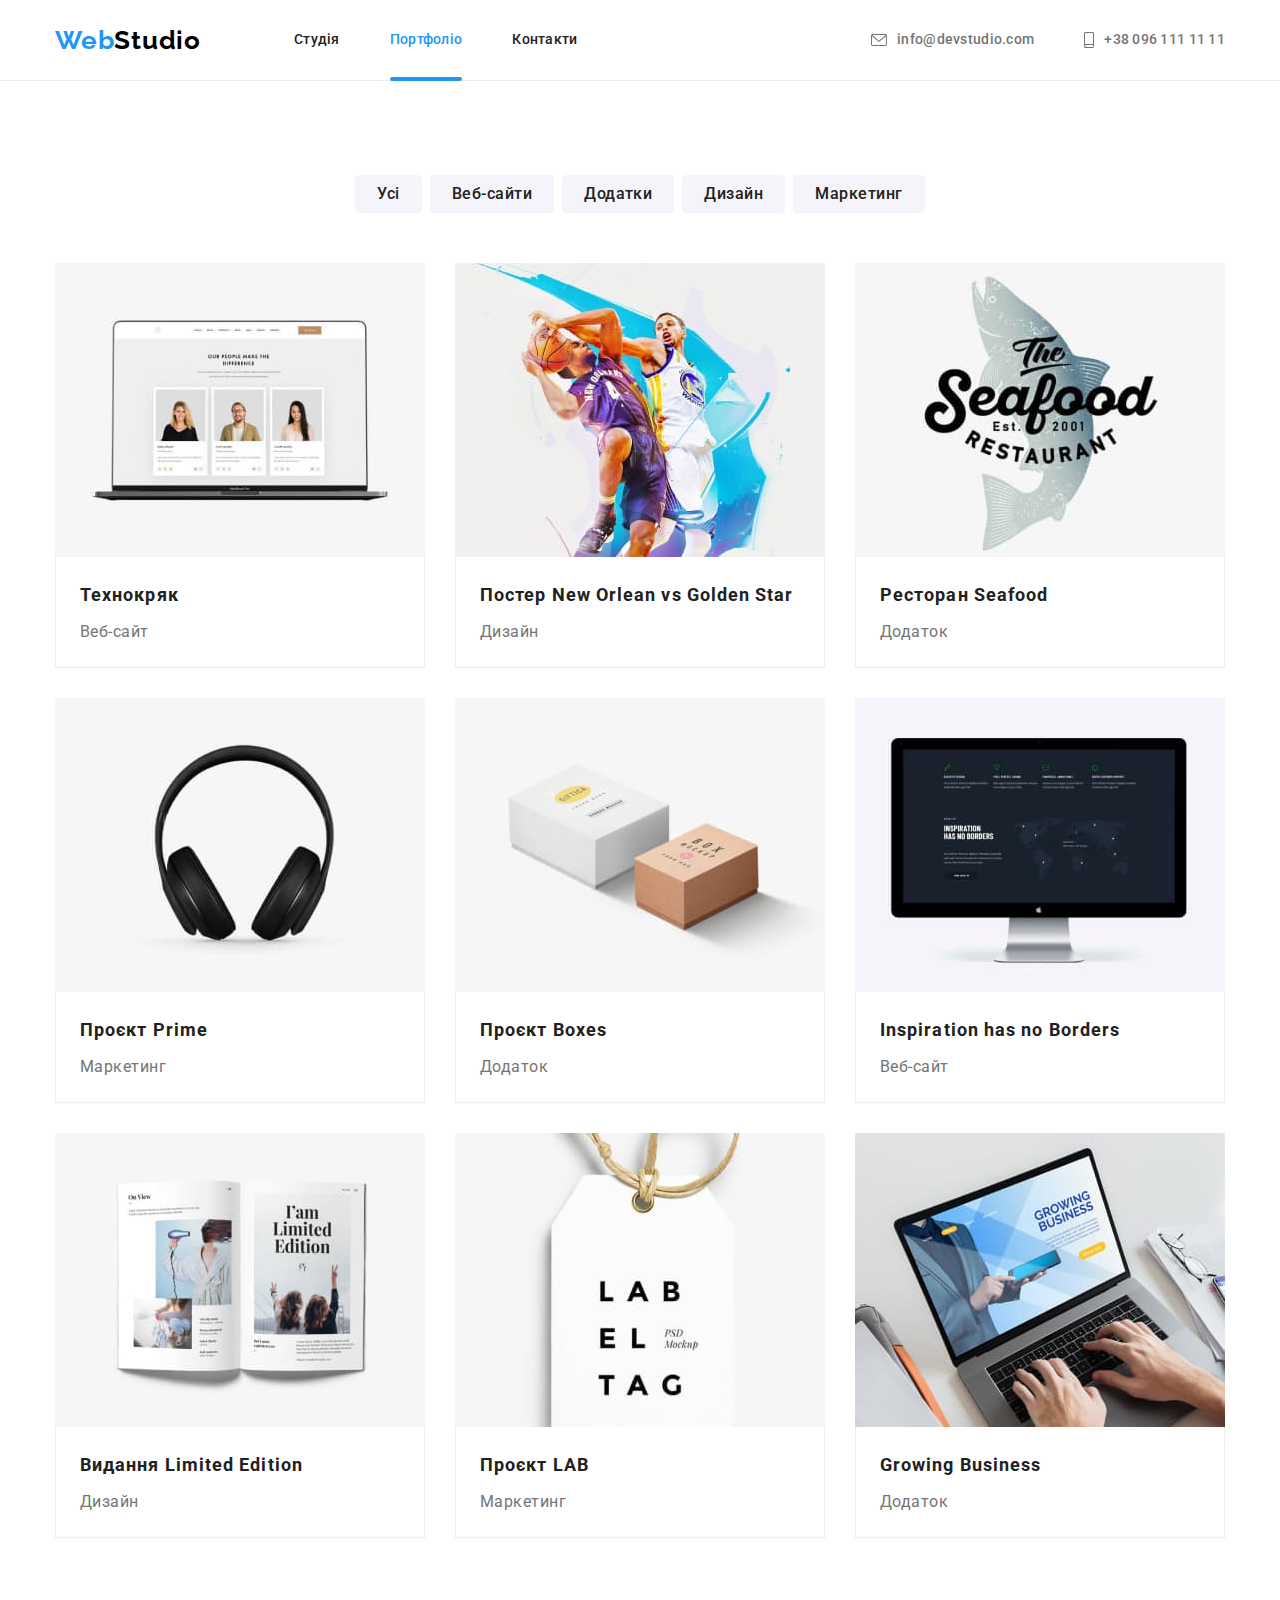
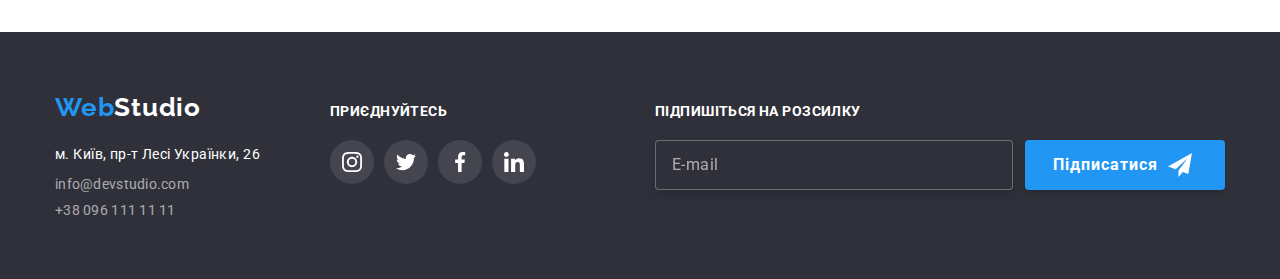
==== portfolio.html @ 2df7aeac "Створив репозиторій для виконання ДЗ #7" ====
<!DOCTYPE html>
<html lang="uk">
  <head>
    <meta charset="UTF-8" />
    <meta http-equiv="X-UA-Compatible" content="IE=edge" />
    <meta name="viewport" content="width=device-width, initial-scale=1.0" />
    <title>Студія</title>
    <link rel="preconnect" href="https://fonts.googleapis.com" />
    <link rel="preconnect" href="https://fonts.gstatic.com" crossorigin />
    <link
      href="https://fonts.googleapis.com/css2?family=Raleway:wght@700&family=Roboto:wght@400;500;700;900&display=swap"
      rel="stylesheet"
    />
    <link
      rel="stylesheet"
      href="https://cdnjs.cloudflare.com/ajax/libs/modern-normalize/1.1.0/modern-normalize.min.css"
    />
    <link rel="stylesheet" href="./css/styles.css" />
  </head>
  <body class="page">
    <header class="page-header">
      <div class="container">
        <div class="header-container">
          <nav class="header-nav">
            <a href="./index.html" class="logo link">Web<span class="logo-black">Studio</span></a>
            <ul class="site-nav list">
              <li class="site-nav-item">
                <a href="./index.html" class="site-nav-link">Студія</a>
              </li>
              <li class="site-nav-item">
                <a href="./portfolio.html" class="site-nav-link current">Портфоліо</a>
              </li>
              <li class="site-nav-item">
                <a href="" class="site-nav-link">Контакти</a>
              </li>
            </ul>
          </nav>
          <ul class="contact list">
            <li class="contact-item">
              <a href="mailto:info@devstudio.com" class="contact-link">
                <svg class="contact-icon" width="16px" height="12px">
                  <use href="./images/icons.svg#icon-envelope"></use>
                </svg>
                info@devstudio.com
              </a>
            </li>
            <li class="contact-item">
              <a href="tel:+380961111111" class="contact-link">
                <svg class="contact-icon" width="10px" height="16px">
                  <use href="./images/icons.svg#icon-smartphone"></use>
                </svg>
                +38 096 111 11 11</a
              >
            </li>
          </ul>
        </div>
      </div>
    </header>
    <main>
      <section class="section">
        <div class="container">
          <h1 class="visually-hidden">Портфоліо</h1>
          <ul class="list button-list">
            <li>
              <button class="button-item" type="button">Усі</button>
            </li>
            <li>
              <button class="button-item" type="button">Веб-сайти</button>
            </li>
            <li>
              <button class="button-item" type="button">Додатки</button>
            </li>
            <li>
              <button class="button-item" type="button">Дизайн</button>
            </li>
            <li>
              <button class="button-item" type="button">Маркетинг</button>
            </li>
          </ul>
          <ul class="list portfolio-list">
            <li class="portfolio-item">
              <a class="link portfolio-link" href="">
                <div class="card-thumb">
                  <img
                    src="./images/portfolio/tekhnokryak.jpg"
                    alt="Веб-сайт зображений на екрані ноутбука"
                    width="370"
                  />
                  <div class="card-overlay">
                    <p class="card-description">
                      Ресурс пропонує комплексні пропозиції з різним рівнем функціоналу та сервісів.
                      Все це дозволить відвідувачу отримати вичерпні відомості про компанію чи
                      приватну особу.
                    </p>
                  </div>
                </div>
                <div class="portfolio-content">
                  <h2 class="portfolio-title">Технокряк</h2>
                  <p class="portfolio-text">Веб-сайт</p>
                </div>
              </a>
            </li>
            <li class="portfolio-item">
              <a class="link portfolio-link" href="">
                <div class="card-thumb">
                  <img
                    src="./images/portfolio/poster.jpg"
                    alt="Два баскетболіста грають з м'ячем в баскетбол"
                    width="370"
                  />
                  <div class="card-overlay">
                    <p class="card-description">
                      Ресурс пропонує комплексні пропозиції з різним рівнем функціоналу та сервісів.
                      Все це дозволить відвідувачу отримати вичерпні відомості про компанію чи
                      приватну особу.
                    </p>
                  </div>
                </div>
                <div class="portfolio-content">
                  <h2 class="portfolio-title">Постер New Orlean vs Golden Star</h2>
                  <p class="portfolio-text">Дизайн</p>
                </div>
              </a>
            </li>
            <li class="portfolio-item">
              <a class="link portfolio-link" href="">
                <div class="card-thumb">
                  <img
                    src="./images/portfolio/seafood-restaurant.jpg"
                    alt="Логотип ресторану напис та риба на задньому фоні"
                    width="370"
                  />
                  <div class="card-overlay">
                    <p class="card-description">
                      Ресурс пропонує комплексні пропозиції з різним рівнем функціоналу та сервісів.
                      Все це дозволить відвідувачу отримати вичерпні відомості про компанію чи
                      приватну особу.
                    </p>
                  </div>
                </div>
                <div class="portfolio-content">
                  <h2 class="portfolio-title">Ресторан Seafood</h2>
                  <p class="portfolio-text">Додаток</p>
                </div>
              </a>
            </li>
            <li class="portfolio-item">
              <a class="link portfolio-link" href="">
                <div class="card-thumb">
                  <img
                    src="./images/portfolio/project-prime.jpg"
                    alt="Навушники зображені на світло-сірому фоні"
                    width="370"
                  />
                  <div class="card-overlay">
                    <p class="card-description">
                      Ресурс пропонує комплексні пропозиції з різним рівнем функціоналу та сервісів.
                      Все це дозволить відвідувачу отримати вичерпні відомості про компанію чи
                      приватну особу.
                    </p>
                  </div>
                </div>
                <div class="portfolio-content">
                  <h2 class="portfolio-title">Проєкт Prime</h2>
                  <p class="portfolio-text">Маркетинг</p>
                </div>
              </a>
            </li>
            <li class="portfolio-item">
              <a class="link portfolio-link" href="">
                <div class="card-thumb">
                  <img
                    src="./images/portfolio/project-boxes.jpg"
                    alt="Біла і бура кортобки з написами зображені на світло-сірому фоні"
                    width="370"
                  />
                  <div class="card-overlay">
                    <p class="card-description">
                      Ресурс пропонує комплексні пропозиції з різним рівнем функціоналу та сервісів.
                      Все це дозволить відвідувачу отримати вичерпні відомості про компанію чи
                      приватну особу.
                    </p>
                  </div>
                </div>
                <div class="portfolio-content">
                  <h2 class="portfolio-title">Проєкт Boxes</h2>
                  <p class="portfolio-text">Додаток</p>
                </div>
              </a>
            </li>
            <li class="portfolio-item">
              <a class="link portfolio-link" href="">
                <div class="card-thumb">
                  <img
                    src="./images/portfolio/inspiration-has-no-borders.jpg"
                    alt="На моніторі зображена карта світу і переваги проекту"
                    width="370"
                  />
                  <div class="card-overlay">
                    <p class="card-description">
                      Ресурс пропонує комплексні пропозиції з різним рівнем функціоналу та сервісів.
                      Все це дозволить відвідувачу отримати вичерпні відомості про компанію чи
                      приватну особу.
                    </p>
                  </div>
                </div>
                <div class="portfolio-content">
                  <h2 class="portfolio-title" lang="en">Inspiration has no Borders</h2>
                  <p class="portfolio-text">Веб-сайт</p>
                </div>
              </a>
            </li>
            <li class="portfolio-item">
              <a class="link portfolio-link" href="">
                <div class="card-thumb">
                  <img
                    src="./images/portfolio/limited-edition.jpg"
                    alt="Журнал в розгорнутому вигляді на світло-сірому фоні"
                    width="370"
                  />
                  <div class="card-overlay">
                    <p class="card-description">
                      Ресурс пропонує комплексні пропозиції з різним рівнем функціоналу та сервісів.
                      Все це дозволить відвідувачу отримати вичерпні відомості про компанію чи
                      приватну особу.
                    </p>
                  </div>
                </div>
                <div class="portfolio-content">
                  <h2 class="portfolio-title">Видання Limited Edition</h2>
                  <p class="portfolio-text">Дизайн</p>
                </div>
              </a>
            </li>
            <li class="portfolio-item">
              <a class="link portfolio-link" href="">
                <div class="card-thumb">
                  <img
                    src="./images/portfolio/project-lab.jpg"
                    alt="Бірка з написом зображена сірому фоні"
                    width="370"
                  />
                  <div class="card-overlay">
                    <p class="card-description">
                      Ресурс пропонує комплексні пропозиції з різним рівнем функціоналу та сервісів.
                      Все це дозволить відвідувачу отримати вичерпні відомості про компанію чи
                      приватну особу.
                    </p>
                  </div>
                </div>
                <div class="portfolio-content">
                  <h2 class="portfolio-title">Проєкт LAB</h2>
                  <p class="portfolio-text">Маркетинг</p>
                </div>
              </a>
            </li>
            <li class="portfolio-item">
              <a class="link portfolio-link" href="">
                <div class="card-thumb">
                  <img
                    src="./images/portfolio/growing-business.jpg"
                    alt="Веб-сайт на екрані ноутбука і руки на клавіатурі"
                    width="370"
                  />
                  <div class="card-overlay">
                    <p class="card-description">
                      Ресурс пропонує комплексні пропозиції з різним рівнем функціоналу та сервісів.
                      Все це дозволить відвідувачу отримати вичерпні відомості про компанію чи
                      приватну особу.
                    </p>
                  </div>
                </div>
                <div class="portfolio-content">
                  <h2 class="portfolio-title" lang="en">Growing Business</h2>
                  <p class="portfolio-text">Додаток</p>
                </div>
              </a>
            </li>
          </ul>
        </div>
      </section>
    </main>
    <footer class="footer">
      <div class="container footer-container">
        <div class="footer-contact">
          <a href="./index.html" class="logo link logo-footer"
            >Web<span class="logo-white">Studio</span></a
          >
          <address>
            <ul class="list-address">
              <li class="list-address-item">
                <a
                  href="https://bit.ly/3xHQmJ1"
                  target="_blank"
                  rel="noopener noreferrer nofollow"
                  class="address-link"
                  >м. Київ, пр-т Лесі Українки, 26</a
                >
              </li>
              <li class="list-address-item">
                <a href="mailto:info@devstudio.com" class="contact-link-footer"
                  >info@devstudio.com</a
                >
              </li>
              <li class="list-address-item">
                <a href="tel:+380961111111" class="contact-link-footer">+38 096 111 11 11</a>
              </li>
            </ul>
          </address>
        </div>
        <div class="footer-social">
          <p class="footer-header">Приєднуйтесь</p>
          <ul class="list footer-social-list">
            <li class="footer-social-item">
              <a class="link footer-social-link" href=""
                ><svg width="20" height="20">
                  <use href="./images/icons.svg#icon-instagram"></use>
                </svg>
              </a>
            </li>
            <li class="footer-social-item">
              <a class="link footer-social-link" href="">
                <svg width="20" height="20">
                  <use href="./images/icons.svg#icon-twitter"></use>
                </svg>
              </a>
            </li>
            <li class="footer-social-item">
              <a class="link footer-social-link" href="">
                <svg width="20" height="20">
                  <use href="./images/icons.svg#icon-facebook"></use>
                </svg>
              </a>
            </li>
            <li class="footer-social-item">
              <a class="link footer-social-link" href="">
                <svg width="20" height="20">
                  <use href="./images/icons.svg#icon-linkedin"></use>
                </svg>
              </a>
            </li>
          </ul>
        </div>
        <div class="footer-form">
          <p class="footer-form-header">Підпишіться на розсилку</p>
          <form class="footer-form-mail" name="footer-form">
            <input
              class="footer-form-input"
              id="email-name"
              type="email"
              name="email-name"
              placeholder="E-mail"
            />
            <button class="footer-form-button" type="submit">
              Підписатися
              <svg class="icon-footer-form-button" width="24" height="24">
                <use href="./images/icons.svg#icon-send"></use>
              </svg>
            </button>
          </form>
        </div>
      </div>
    </footer>
  </body>
</html>
---- css/styles.css ----
:root {
  --primary-background-color: #2f303a;
  --secondary-background-color: #f5f4fa;
  --primary-text-color: #757575;
  --title-text-color: #212121;
  --focus-color: #2196f3;
  --primary-white-color: #ffffff;
  --primary-black-color: #000000;
  --translucent-black-color: rgba(255, 255, 255, 0.6);
  --primary-svg-color: #afb1b8;
  --input-border: rgba(33, 33, 33, 0.2);
  --shadow-button-primary: 0px 4px 4px rgba(0, 0, 0, 0.15);
  --button-form-color-hover: #188ce8;
}
.page {
  background-color: var(--primary-white-color);
  color: var(--primary-text-color);
  font-family: 'Roboto', 'Times New Roman', sans-serif;
  font-size: 14px;
}
.list {
  list-style: none;
}
.link {
  text-decoration: none;
}
h1,
h2,
h3,
h4,
h5,
h6,
p,
ul {
  padding: 0;
  margin: 0;
}
img {
  display: block;
  max-width: 100%;
  height: auto;
}
.container {
  max-width: 1200px;
  padding: 0 15px;
  margin-left: auto;
  margin-right: auto;
}
.section {
  padding: 94px 0;
}
/* logo */
.logo {
  color: var(--focus-color);
  font-family: 'Raleway';
  font-weight: 700;
  font-size: 26px;
  line-height: 1.19;
  letter-spacing: 0.03em;
}
.logo-black {
  color: var(--primary-black-color);
}
.logo-white {
  color: var(--primary-white-color);
}
/* end Logo */
/* header */
.page-header {
  border-bottom: 1px solid #ececec;
}
.header-container {
  display: flex;
  justify-content: space-between;
  align-items: center;
}
.header-nav {
  display: flex;
  align-items: center;
  gap: 93px;
}
.site-nav {
  display: flex;
  gap: 50px;
}
.site-nav-link {
  position: relative;
  display: block;
  padding: 32px 0;

  color: var(--title-text-color);
  font-weight: 500;
  line-height: 1.14;
  letter-spacing: 0.02em;
  text-decoration: none;
  transition-property: color;
  transition-duration: 250ms;
  transition-timing-function: cubic-bezier(0.4, 0, 0.2, 1);
}
.site-nav-link:hover,
.site-nav-link:focus {
  color: var(--focus-color);
}
.site-nav-link.current {
  color: var(--focus-color);
}
.current::after {
  position: absolute;
  width: 100%;
  height: 4px;
  left: 0;
  bottom: -1px;
  background-color: currentColor;
  border-radius: 2px;
  content: '';
}
.contact {
  display: flex;
  align-items: center;
  gap: 50px;
}
.contact-link {
  display: flex;
  gap: 10px;
  padding: 32px 0;
  align-items: center;

  color: var(--primary-text-color);
  font-weight: 500;
  line-height: 1.14;
  letter-spacing: 0.02em;
  text-decoration: none;

  transition-property: color;
  transition-duration: 250ms;
  transition-timing-function: cubic-bezier(0.4, 0, 0.2, 1);
}
.contact-icon {
  fill: currentColor;
}
.contact-link:hover,
.contact-link:focus {
  color: var(--focus-color);
}
/* end header */
/* styles index.html */
.section-hero {
  background-color: var(--primary-background-color);
  margin-left: auto;
  margin-right: auto;
  padding: 200px 0;
  max-width: 1600px;
  text-align: center;
  background-image: linear-gradient(rgba(47, 48, 58, 0.4), rgba(47, 48, 58, 0.4)),
    url(../images/img-hero.jpg);
  background-repeat: no-repeat;
  background-position: center;
}
.hero-title {
  max-width: 696px;
  margin-left: auto;
  margin-right: auto;
  margin-bottom: 30px;

  color: var(--primary-white-color);
  font-weight: 900;
  font-size: 44px;
  line-height: 1.36;
  letter-spacing: 0.06em;
  text-transform: uppercase;
}
.button-primary {
  padding: 10px 32px;
  margin: 0 auto;

  color: var(--primary-white-color);
  font-family: inherit;
  font-weight: 700;
  font-size: 16px;
  line-height: 1.87;
  letter-spacing: 0.06em;
  background-color: var(--focus-color);
  cursor: pointer;
  border: 0;
  border-radius: 4px;

  transition-property: box-shadow;
  transition-duration: 250ms;
  transition-timing-function: cubic-bezier(0.4, 0, 0.2, 1);
}
.button-primary:hover,
.button-primary:focus {
  background-color: var(--focus-color);
  box-shadow: var(--shadow-button-primary);
  border-radius: 4px;
}
.preferecces-list {
  display: flex;
  flex-basis: calc((100% - 90px) / 4);
  gap: 30px;
}
.preferences-item-img {
  display: flex;
  align-items: center;
  justify-content: center;
  width: 270px;
  height: 120px;
  margin-bottom: 30px;
  background-color: var(--secondary-background-color);
  border-radius: 4px;
}
.preferences-title {
  margin-bottom: 10px;

  color: var(--title-text-color);
  font-weight: 700;
  font-size: 14px;
  line-height: 1.14;
  letter-spacing: 0.03em;
  text-transform: uppercase;
}
.preferences-text {
  line-height: 1.71;
  letter-spacing: 0.03em;
}
.section-work {
  padding-top: 0;
}
.work-header {
  margin-bottom: 50px;

  color: var(--title-text-color);
  font-weight: 700;
  font-size: 36px;
  line-height: 1.16;
  letter-spacing: 0.03em;
  text-align: center;
}
.list-work {
  display: flex;
  flex-basis: calc((100% - 60px) / 3);
  gap: 30px;
}
.work-item {
  position: relative;
}
.work-item-title {
  position: absolute;
  width: 100%;
  height: 70px;
  left: 0;
  bottom: 0;
  display: flex;
  align-items: center;
  justify-content: center;
  color: var(--primary-white-color);
  font-weight: 700;
  font-size: 14px;
  line-height: 1.14;
  letter-spacing: 0.03em;
  text-transform: uppercase;
  background-color: rgba(47, 48, 58, 0.8);
}

.section-team {
  background-color: var(--secondary-background-color);
}
.team-header {
  margin-bottom: 50px;

  color: var(--title-text-color);
  font-weight: 700;
  font-size: 36px;
  line-height: 1.16;
  letter-spacing: 0.03em;
  text-align: center;
}
.team-list {
  display: flex;
  flex-basis: calc((100% - 90px) / 4);
  gap: 30px;
}
.team-item {
  background-color: var(--primary-white-color);
  box-shadow: 0px 1px 3px rgba(0, 0, 0, 0.12), 0px 1px 1px rgba(0, 0, 0, 0.14),
    0px 2px 1px rgba(0, 0, 0, 0.2);
  border-radius: 0px 0px 4px 4px;
}
.team-content {
  padding: 30px 0;
  text-align: center;
}
.team-title {
  margin-bottom: 10px;

  color: var(--title-text-color);
  font-weight: 500;
  font-size: 16px;
  line-height: 1.18;
  letter-spacing: 0.03em;
}
.team-text {
  font-size: 16px;
  line-height: 1.18;
  letter-spacing: 0.03em;
}
.team-social-list {
  display: flex;
  align-items: center;
  justify-content: center;
  gap: 10px;
  margin-top: 16px;
}
.team-social-item {
  width: 44px;
  height: 44px;
}
.team-social-link {
  display: flex;
  align-items: center;
  justify-content: center;
  width: 100%;
  height: 100%;
  fill: var(--primary-svg-color);
  border-radius: 50%;
  transition-property: fill, background-color;
  transition-duration: 250ms;
  transition-timing-function: cubic-bezier(0.4, 0, 0.2, 1);
}
.team-social-link:hover,
.team-social-link:focus {
  fill: var(--primary-white-color);
  background-color: var(--focus-color);
}
.clients-header {
  margin-bottom: 50px;
  color: var(--title-text-color);
  font-weight: 700;
  font-size: 36px;
  line-height: 1.16;
  letter-spacing: 0.03em;
  text-align: center;
}
.list-clients {
  display: flex;
  align-items: center;
  justify-content: center;
  gap: 30px;
}
.item-clients {
  width: calc((100%-150) / 6);
  height: 92px;
}
.link-clients {
  display: flex;
  align-items: center;
  justify-content: center;
  width: 100%;
  height: 100%;
  fill: var(--primary-svg-color);
  border: 1px solid var(--primary-svg-color);
  border-radius: 4px;
  transition-property: fill, background-color, border;
  transition-duration: 250ms;
  transition-timing-function: cubic-bezier(0.4, 0, 0.2, 1);
}
.link-clients:hover,
.link-clients:focus {
  fill: var(--focus-color);
  border: 1px solid var(--focus-color);
  border-radius: 4px;
}
/* end styles index.html */
/* styles portfolio.html */
.button-list {
  display: flex;
  justify-content: center;
  gap: 8px;
  margin-bottom: 50px;
}
.button-item {
  padding: 6px 22px;

  color: var(--title-text-color);
  font-family: inherit;
  font-weight: 500;
  font-size: 16px;
  line-height: 1.62;
  letter-spacing: 0.03em;
  background-color: var(--secondary-background-color);
  cursor: pointer;
  border: 0;
  border-radius: 4px;
  transition-property: background-color, color, box-shadow;
  transition-duration: 250ms;
  transition-timing-function: cubic-bezier(0.4, 0, 0.2, 1);
}
.button-item:hover,
.button-item:focus {
  background-color: var(--focus-color);
  color: var(--primary-white-color);
  font-weight: 500;
  font-size: 16px;
  line-height: 1.62;
  letter-spacing: 0.03em;
  box-shadow: 0px 3px 1px rgba(0, 0, 0, 0.1), 0px 1px 2px rgba(0, 0, 0, 0.08),
    0px 2px 2px rgba(0, 0, 0, 0.12);
  border-radius: 4px;
}
.portfolio-list {
  display: flex;
  flex-wrap: wrap;
}

.portfolio-item {
  margin-right: 30px;
  margin-bottom: 30px;
}
.portfolio-item:nth-child(3n) {
  margin-right: 0;
}
.portfolio-item:nth-last-child(-n + 3) {
  margin-bottom: 0;
}
.portfolio-link {
  position: relative;
  transition-property: box-shadow;
  transition-duration: 250ms;
  transition-timing-function: cubic-bezier(0.4, 0, 0.2, 1);
}
.portfolio-link:hover,
.portfolio-link:focus {
  display: block;
  box-shadow: 0px 1px 1px rgba(0, 0, 0, 0.12), 0px 4px 4px rgba(0, 0, 0, 0.06),
    1px 4px 6px rgba(0, 0, 0, 0.16);
}
.card-thumb {
  position: relative;
  overflow: hidden;
}
.card-overlay {
  position: absolute;
  top: 0;
  left: 0;

  width: 100%;
  height: 100%;
  opacity: 0;
  transform: translateY(100%);
  background-color: rgba(33, 150, 243, 0.9);
  transition-property: transform, opacity;
  transition-duration: 250ms;
  transition-timing-function: cubic-bezier(0.4, 0, 0.2, 1);
}
.portfolio-link:hover .card-overlay,
.portfolio-link:focus .card-overlay {
  transform: translateY(0);
  opacity: 1;
}
.card-description {
  padding: 63px 24px;
  font-size: 18px;
  line-height: 1.56;
  letter-spacing: 0.03em;
  color: var(--primary-white-color);
}
.portfolio-content {
  padding: 20px 24px;
  border: 1px solid #eeeeee;
  border-top: none;
}
.portfolio-title {
  margin-bottom: 4px;

  color: var(--title-text-color);
  font-weight: 700;
  font-size: 18px;
  line-height: 2;
  letter-spacing: 0.06em;
}
.portfolio-text {
  color: var(--primary-text-color);
  font-size: 16px;
  line-height: 1.88;
  letter-spacing: 0.03em;
}
/* end styles portfolio.html */
/* footer */
.footer {
  background-color: var(--primary-background-color);
  padding: 60px 0;
}
.footer-container {
  display: flex;
  align-items: baseline;
}
.footer-contact {
  margin-right: 70px;
}
.list-address {
  font-style: normal;
  list-style: none;
}
.logo-footer {
  display: block;
  margin-bottom: 20px;
}
.address-link {
  color: var(--primary-white-color);
  line-height: 1.71;
  letter-spacing: 0.03em;
  text-decoration: none;
}
.list-address-item {
  margin-bottom: 9px;
}
.list-address-item:last-child {
  margin-bottom: 0;
}
.contact-link-footer {
  color: var(--translucent-black-color);
  line-height: 1.14;
  letter-spacing: 0.02em;
  text-decoration: none;
  transition-property: color;
  transition-duration: 250ms;
  transition-timing-function: cubic-bezier(0.4, 0, 0.2, 1);
}
.contact-link-footer:hover,
.contact-link-footer:focus {
  color: var(--focus-color);
}
.footer-social {
  margin-right: 93px;
  flex-grow: 1;
}
.footer-header {
  margin-bottom: 20px;

  font-weight: 700;
  font-size: 14px;
  line-height: 1.14;
  letter-spacing: 0.03em;
  text-transform: uppercase;
  color: var(--primary-white-color);
}
.footer-social-list {
  display: flex;
  align-items: center;
  gap: 10px;
}
.footer-social-item {
  width: 44px;
  height: 44px;
}
.footer-social-link {
  display: flex;
  align-items: center;
  justify-content: center;
  width: 100%;
  height: 100%;
  fill: var(--primary-white-color);
  background: rgba(255, 255, 255, 0.1);
  border-radius: 50%;
  transition-property: background-color;
  transition-duration: 250ms;
  transition-timing-function: cubic-bezier(0.4, 0, 0.2, 1);
}
.footer-social-link:hover,
.footer-social-link:focus {
  fill: var(--primary-white-color);
  background-color: var(--focus-color);
}
/* footer-form */
.footer-form-header {
  font-weight: 700;
  font-size: 14px;
  line-height: 1.14;
  letter-spacing: 0.03em;
  text-transform: uppercase;
  color: var(--primary-white-color);
  margin-bottom: 20px;
}
.footer-form-mail {
  display: flex;
  align-items: center;
  justify-content: flex-end;
  gap: 12px;
}
.footer-form-input {
  width: 358px;
  height: 50px;
  padding: 15px 16px;
  border: 1px solid rgba(255, 255, 255, 0.3);
  filter: drop-shadow(0px 4px 4px rgba(0, 0, 0, 0.15));
  border-radius: 4px;
  background-color: var(--primary-background-color);
  color: var(--primary-white-color);
}
.footer-form-input::placeholder {
  font-weight: 400;
  font-size: 16px;
  line-height: 1.25;
  letter-spacing: 0.03em;
  color: var(--translucent-black-color);
}
.footer-form-button {
  display: flex;
  align-items: center;
  gap: 10px;
  padding: 10px 28px;
  margin: 0 auto;
  width: 200px;
  height: 50px;

  box-shadow: 0px 4px 4px rgba(0, 0, 0, 0.15);
  background-color: var(--focus-color);
  cursor: pointer;
  border: 0;
  border-radius: 4px;
  color: var(--primary-white-color);
  font-family: inherit;
  font-weight: 700;
  font-size: 16px;
  line-height: 2.25;
  letter-spacing: 0.06em;
}
.icon-footer-form-button {
  fill: var(--primary-white-color);
}
/* end footer */
/* modal */
.backdrop {
  position: fixed;
  top: 0;
  left: 0;
  width: 100%;
  height: 100%;
  background-color: rgba(0, 0, 0, 0.2);
  transition-property: opacity, visibility;
  transition-duration: 250ms;
  transition-timing-function: cubic-bezier(0.4, 0, 0.2, 1);
}
.is-hidden {
  opacity: 0;
  visibility: hidden;
  pointer-events: none;
}
.modal {
  position: absolute;
  top: 50%;
  left: 50%;
  transform: translate(-50%, -50%);
  width: 528px;
  height: 581px;
  background-color: var(--primary-white-color);
  box-shadow: 0px 1px 3px rgba(0, 0, 0, 0.12), 0px 1px 1px rgba(0, 0, 0, 0.14),
    0px 2px 1px rgba(0, 0, 0, 0.2);
  border-radius: 4px;
  padding: 40px;
}
.button-close-style {
  position: absolute;
  top: 8px;
  right: 8px;
  width: 30px;
  height: 30px;
}
.button-close {
  display: flex;
  align-items: center;
  justify-content: center;
  padding: 0;
  width: 100%;
  height: 100%;
  background-color: var(--primary-white-color);
  border: 1px solid rgba(0, 0, 0, 0.1);
  border-radius: 50%;
  cursor: pointer;
  transition-property: fill;
  transition-duration: 250ms;
  transition-timing-function: cubic-bezier(0.4, 0, 0.2, 1);
}
.button-close:hover,
.button-close:focus {
  fill: var(--focus-color);
}
/* form-modal */
.header-contact-form {
  color: var(--title-text-color);
  font-weight: 700;
  font-size: 20px;
  line-height: 1.15;
  letter-spacing: 0.03em;
  text-align: center;
  margin-bottom: 12px;
}
.form-label {
  display: block;
  font-weight: 400;
  font-size: 12px;
  line-height: 1.16;
  letter-spacing: 0.01em;
  color: var(--primary-text-color);
  margin-bottom: 4px;
}
.form-control {
  position: relative;
  margin-bottom: 10px;
}
.form-input {
  width: 100%;
  height: 40px;
  border: 1px solid var(--input-border);
  border-radius: 4px;
  padding-left: 42px;
  outline: none;
  fill: var(--title-text-color);

  transition-property: border;
  transition-duration: 250ms;
  transition-timing-function: cubic-bezier(0.4, 0, 0.2, 1);
}
.form-input:focus {
  border-color: var(--focus-color);
}
.form-icon {
  position: absolute;
  top: 50%;
  left: 12px;
  transform: translateY(-50%);
  fill: var(--title-text-color);

  transition-property: fill;
  transition-duration: 250ms;
  transition-timing-function: cubic-bezier(0.4, 0, 0.2, 1);
}
.form-control:focus-within .form-icon {
  fill: var(--focus-color);
}
.form-textarea {
  display: block;
  width: 100%;
  height: 120px;
  padding: 12px 16px;
  border: 1px solid var(--input-border);
  border-radius: 4px;
  margin-bottom: 20px;
  outline: none;
  font-size: 12px;
  resize: none;
  transition-property: border;
  transition-duration: 250ms;
  transition-timing-function: cubic-bezier(0.4, 0, 0.2, 1);
}
.form-textarea::placeholder {
  font-weight: 400;
  font-size: 12px;
  line-height: 1.16;
  letter-spacing: 0.01em;
  color: rgba(117, 117, 117, 0.5);
}
.form-textarea:focus {
  border-color: var(--focus-color);
}
.visually-hidden {
  position: absolute;
  white-space: nowrap;
  width: 1px;
  height: 1px;
  overflow: hidden;
  border: 0;
  padding: 0;
  clip: rect(0 0 0 0);
  clip-path: inset(50%);
  margin: -1px;
}
.checkbox-label {
  display: flex;
  justify-content: center;
  align-items: center;
  gap: 7px;
  margin-bottom: 30px;
  font-weight: 400;
  font-size: 14px;
  line-height: 1.71;
  letter-spacing: 0.03em;
  color: var(--primary-text-color);
  fill: var(--primary-white-color);
}
.checkbox-label-link {
  color: var(--focus-color);
  text-decoration: underline;
}
.checkbox-icon {
  border: 2px solid var(--title-text-color);
  border-radius: 2px;
  transition-property: border, background-color;
  transition-duration: 250ms;
  transition-timing-function: cubic-bezier(0.4, 0, 0.2, 1);
}
.checkbox-input:checked ~ .checkbox-icon {
  background-color: var(--focus-color);
  border: none;
}
.form-button {
  display: block;
  padding: 10px 52px;
  margin: 0 auto;
  color: var(--primary-white-color);
  font-family: inherit;
  font-weight: 700;
  font-size: 16px;
  line-height: 1.87;
  letter-spacing: 0.06em;
  background-color: var(--focus-color);
  cursor: pointer;
  border: 0;
  border-radius: 4px;
  box-shadow: var(--shadow-button-primary);
  transition-property: background-color;
  transition-duration: 250ms;
  transition-timing-function: cubic-bezier(0.4, 0, 0.2, 1);
}
.form-button:hover,
.form-button:focus {
  background-color: var(--button-form-color-hover);
}
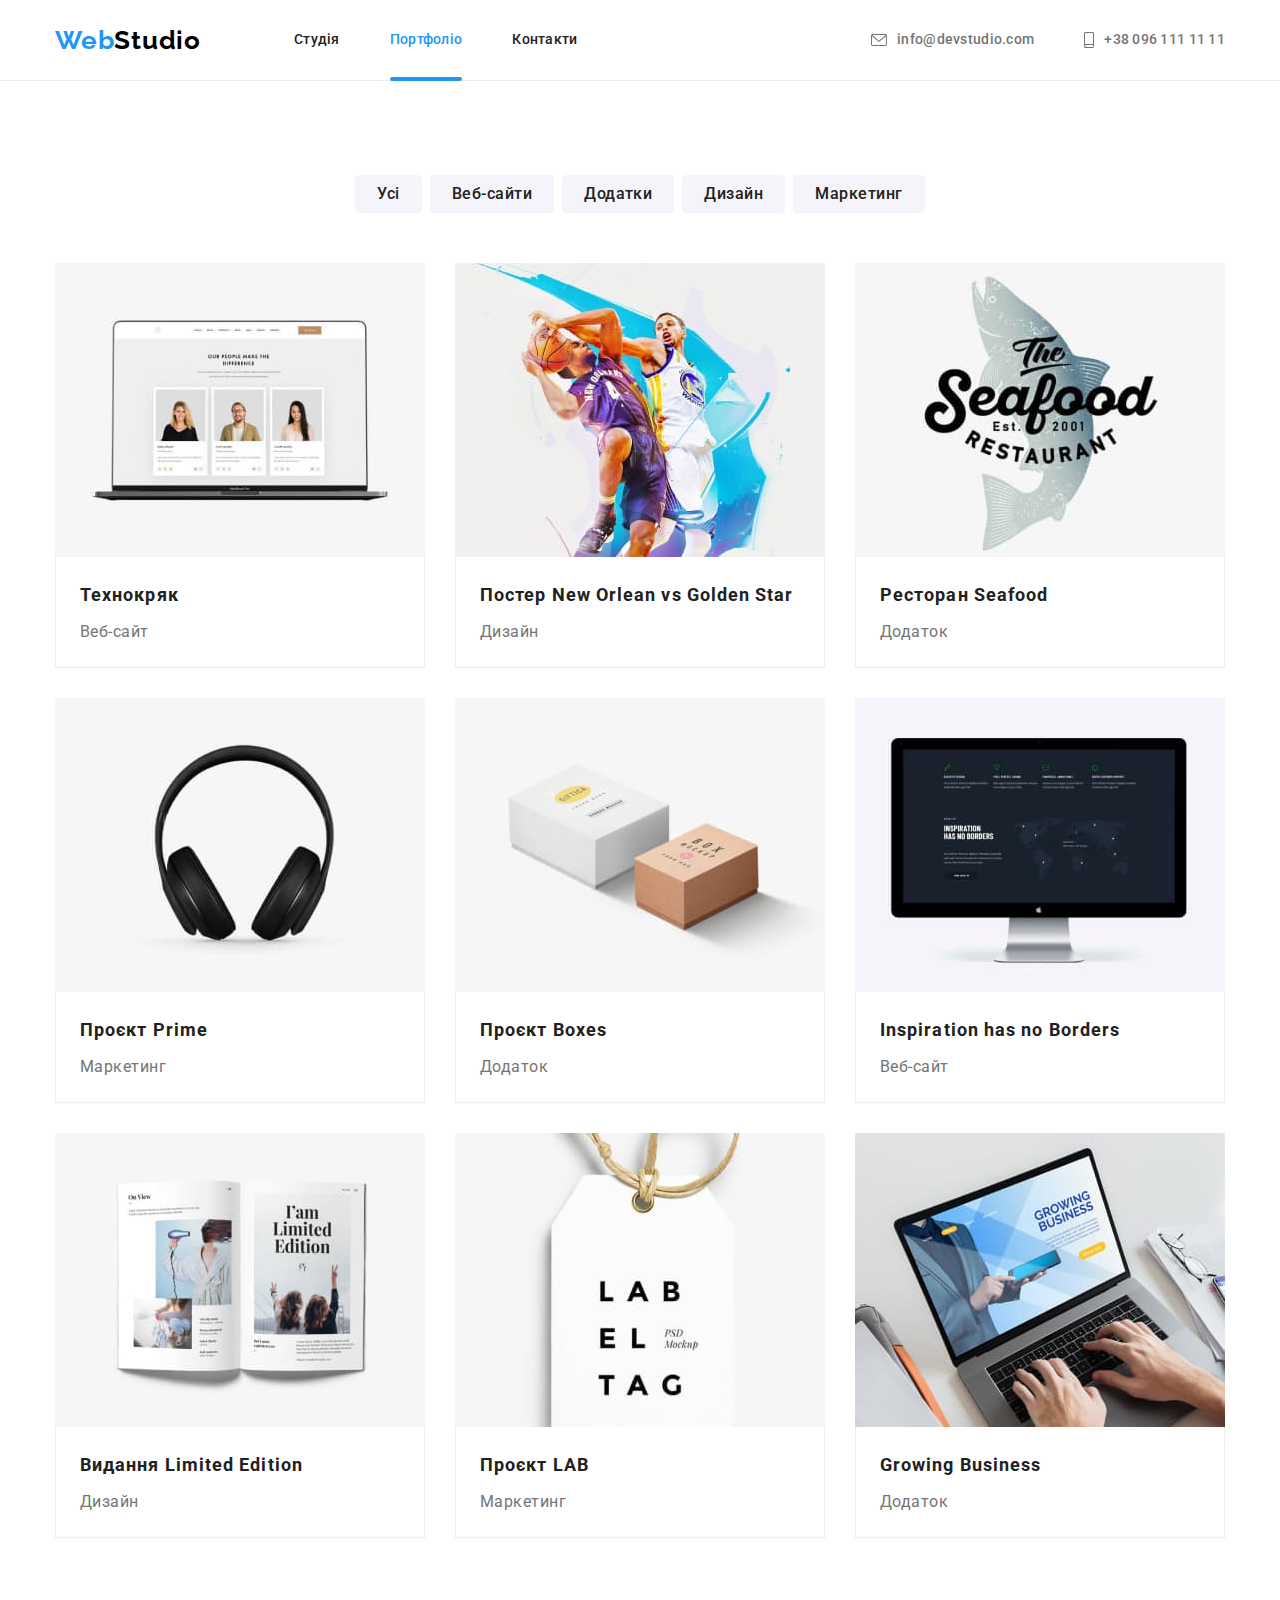
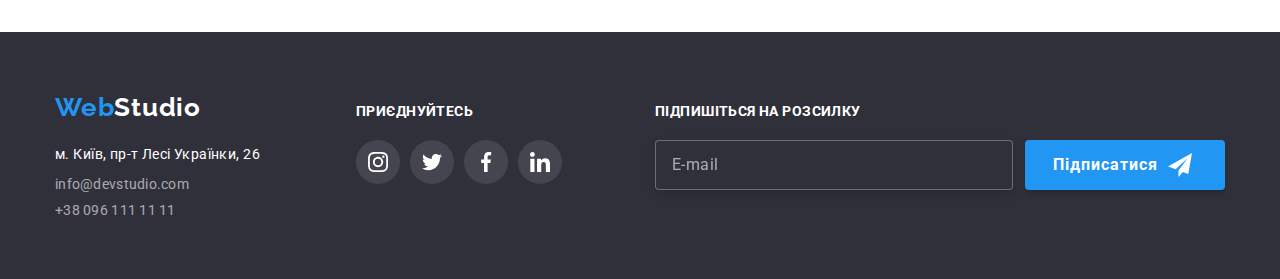
==== commit bffaf6e0: "Класи і блоки за методологією BEM" ====
--- a/portfolio.html
+++ b/portfolio.html
@@ -16,37 +16,40 @@
       href="https://cdnjs.cloudflare.com/ajax/libs/modern-normalize/1.1.0/modern-normalize.min.css"
     />
     <link rel="stylesheet" href="./css/styles.css" />
+    <link rel="stylesheet" href="./css/main.min.css" />
   </head>
   <body class="page">
-    <header class="page-header">
+    <header class="header">
       <div class="container">
-        <div class="header-container">
-          <nav class="header-nav">
-            <a href="./index.html" class="logo link">Web<span class="logo-black">Studio</span></a>
-            <ul class="site-nav list">
-              <li class="site-nav-item">
-                <a href="./index.html" class="site-nav-link">Студія</a>
-              </li>
-              <li class="site-nav-item">
-                <a href="./portfolio.html" class="site-nav-link current">Портфоліо</a>
-              </li>
-              <li class="site-nav-item">
-                <a href="" class="site-nav-link">Контакти</a>
+        <div class="page-header">
+          <nav class="page-header__nav">
+            <a href="./index.html" class="link logo">Web<span class="logo__text">Studio</span></a>
+            <ul class="page-header__list list">
+              <li class="page-header__item">
+                <a href="./index.html" class="page-header__link">Студія</a>
+              </li>
+              <li class="page-header__item">
+                <a href="./portfolio.html" class="page-header__link page-header__link--current"
+                  >Портфоліо</a
+                >
+              </li>
+              <li class="page-header__item">
+                <a href="" class="page-header__link">Контакти</a>
               </li>
             </ul>
           </nav>
           <ul class="contact list">
-            <li class="contact-item">
-              <a href="mailto:info@devstudio.com" class="contact-link">
-                <svg class="contact-icon" width="16px" height="12px">
+            <li class="contact__item">
+              <a href="mailto:info@devstudio.com" class="contact__link">
+                <svg class="contact__icon" width="16px" height="12px">
                   <use href="./images/icons.svg#icon-envelope"></use>
                 </svg>
                 info@devstudio.com
               </a>
             </li>
-            <li class="contact-item">
-              <a href="tel:+380961111111" class="contact-link">
-                <svg class="contact-icon" width="10px" height="16px">
+            <li class="contact__item">
+              <a href="tel:+380961111111" class="contact__link">
+                <svg class="contact__icon" width="10px" height="16px">
                   <use href="./images/icons.svg#icon-smartphone"></use>
                 </svg>
                 +38 096 111 11 11</a
@@ -60,219 +63,219 @@
       <section class="section">
         <div class="container">
           <h1 class="visually-hidden">Портфоліо</h1>
-          <ul class="list button-list">
-            <li>
-              <button class="button-item" type="button">Усі</button>
-            </li>
-            <li>
-              <button class="button-item" type="button">Веб-сайти</button>
-            </li>
-            <li>
-              <button class="button-item" type="button">Додатки</button>
-            </li>
-            <li>
-              <button class="button-item" type="button">Дизайн</button>
-            </li>
-            <li>
-              <button class="button-item" type="button">Маркетинг</button>
+          <ul class="list filter">
+            <li>
+              <button class="filter__button" type="button">Усі</button>
+            </li>
+            <li>
+              <button class="filter__button" type="button">Веб-сайти</button>
+            </li>
+            <li>
+              <button class="filter__button" type="button">Додатки</button>
+            </li>
+            <li>
+              <button class="filter__button" type="button">Дизайн</button>
+            </li>
+            <li>
+              <button class="filter__button" type="button">Маркетинг</button>
             </li>
           </ul>
-          <ul class="list portfolio-list">
-            <li class="portfolio-item">
-              <a class="link portfolio-link" href="">
-                <div class="card-thumb">
+          <ul class="list portfolio">
+            <li class="portfolio__item">
+              <a class="link portfolio__link" href="">
+                <div class="card">
                   <img
                     src="./images/portfolio/tekhnokryak.jpg"
                     alt="Веб-сайт зображений на екрані ноутбука"
                     width="370"
                   />
-                  <div class="card-overlay">
-                    <p class="card-description">
-                      Ресурс пропонує комплексні пропозиції з різним рівнем функціоналу та сервісів.
-                      Все це дозволить відвідувачу отримати вичерпні відомості про компанію чи
-                      приватну особу.
-                    </p>
-                  </div>
-                </div>
-                <div class="portfolio-content">
-                  <h2 class="portfolio-title">Технокряк</h2>
-                  <p class="portfolio-text">Веб-сайт</p>
-                </div>
-              </a>
-            </li>
-            <li class="portfolio-item">
-              <a class="link portfolio-link" href="">
-                <div class="card-thumb">
+                  <div class="card__overlay">
+                    <p class="card__description">
+                      Ресурс пропонує комплексні пропозиції з різним рівнем функціоналу та сервісів.
+                      Все це дозволить відвідувачу отримати вичерпні відомості про компанію чи
+                      приватну особу.
+                    </p>
+                  </div>
+                </div>
+                <div class="card__content">
+                  <h2 class="card__title">Технокряк</h2>
+                  <p class="card__text">Веб-сайт</p>
+                </div>
+              </a>
+            </li>
+            <li class="portfolio__item">
+              <a class="link portfolio__link" href="">
+                <div class="card">
                   <img
                     src="./images/portfolio/poster.jpg"
                     alt="Два баскетболіста грають з м'ячем в баскетбол"
                     width="370"
                   />
-                  <div class="card-overlay">
-                    <p class="card-description">
-                      Ресурс пропонує комплексні пропозиції з різним рівнем функціоналу та сервісів.
-                      Все це дозволить відвідувачу отримати вичерпні відомості про компанію чи
-                      приватну особу.
-                    </p>
-                  </div>
-                </div>
-                <div class="portfolio-content">
-                  <h2 class="portfolio-title">Постер New Orlean vs Golden Star</h2>
-                  <p class="portfolio-text">Дизайн</p>
-                </div>
-              </a>
-            </li>
-            <li class="portfolio-item">
-              <a class="link portfolio-link" href="">
-                <div class="card-thumb">
+                  <div class="card__overlay">
+                    <p class="card__description">
+                      Ресурс пропонує комплексні пропозиції з різним рівнем функціоналу та сервісів.
+                      Все це дозволить відвідувачу отримати вичерпні відомості про компанію чи
+                      приватну особу.
+                    </p>
+                  </div>
+                </div>
+                <div class="card__content">
+                  <h2 class="card__title">Постер New Orlean vs Golden Star</h2>
+                  <p class="card__text">Дизайн</p>
+                </div>
+              </a>
+            </li>
+            <li class="portfolio__item">
+              <a class="link portfolio__link" href="">
+                <div class="card">
                   <img
                     src="./images/portfolio/seafood-restaurant.jpg"
                     alt="Логотип ресторану напис та риба на задньому фоні"
                     width="370"
                   />
-                  <div class="card-overlay">
-                    <p class="card-description">
-                      Ресурс пропонує комплексні пропозиції з різним рівнем функціоналу та сервісів.
-                      Все це дозволить відвідувачу отримати вичерпні відомості про компанію чи
-                      приватну особу.
-                    </p>
-                  </div>
-                </div>
-                <div class="portfolio-content">
-                  <h2 class="portfolio-title">Ресторан Seafood</h2>
-                  <p class="portfolio-text">Додаток</p>
-                </div>
-              </a>
-            </li>
-            <li class="portfolio-item">
-              <a class="link portfolio-link" href="">
-                <div class="card-thumb">
+                  <div class="card__overlay">
+                    <p class="card__description">
+                      Ресурс пропонує комплексні пропозиції з різним рівнем функціоналу та сервісів.
+                      Все це дозволить відвідувачу отримати вичерпні відомості про компанію чи
+                      приватну особу.
+                    </p>
+                  </div>
+                </div>
+                <div class="card__content">
+                  <h2 class="card__title">Ресторан Seafood</h2>
+                  <p class="card__text">Додаток</p>
+                </div>
+              </a>
+            </li>
+            <li class="portfolio__item">
+              <a class="link portfolio__link" href="">
+                <div class="card">
                   <img
                     src="./images/portfolio/project-prime.jpg"
                     alt="Навушники зображені на світло-сірому фоні"
                     width="370"
                   />
-                  <div class="card-overlay">
-                    <p class="card-description">
-                      Ресурс пропонує комплексні пропозиції з різним рівнем функціоналу та сервісів.
-                      Все це дозволить відвідувачу отримати вичерпні відомості про компанію чи
-                      приватну особу.
-                    </p>
-                  </div>
-                </div>
-                <div class="portfolio-content">
-                  <h2 class="portfolio-title">Проєкт Prime</h2>
-                  <p class="portfolio-text">Маркетинг</p>
-                </div>
-              </a>
-            </li>
-            <li class="portfolio-item">
-              <a class="link portfolio-link" href="">
-                <div class="card-thumb">
+                  <div class="card__overlay">
+                    <p class="card__description">
+                      Ресурс пропонує комплексні пропозиції з різним рівнем функціоналу та сервісів.
+                      Все це дозволить відвідувачу отримати вичерпні відомості про компанію чи
+                      приватну особу.
+                    </p>
+                  </div>
+                </div>
+                <div class="card__content">
+                  <h2 class="card__title">Проєкт Prime</h2>
+                  <p class="card__text">Маркетинг</p>
+                </div>
+              </a>
+            </li>
+            <li class="portfolio__item">
+              <a class="link portfolio__link" href="">
+                <div class="card">
                   <img
                     src="./images/portfolio/project-boxes.jpg"
                     alt="Біла і бура кортобки з написами зображені на світло-сірому фоні"
                     width="370"
                   />
-                  <div class="card-overlay">
-                    <p class="card-description">
-                      Ресурс пропонує комплексні пропозиції з різним рівнем функціоналу та сервісів.
-                      Все це дозволить відвідувачу отримати вичерпні відомості про компанію чи
-                      приватну особу.
-                    </p>
-                  </div>
-                </div>
-                <div class="portfolio-content">
-                  <h2 class="portfolio-title">Проєкт Boxes</h2>
-                  <p class="portfolio-text">Додаток</p>
-                </div>
-              </a>
-            </li>
-            <li class="portfolio-item">
-              <a class="link portfolio-link" href="">
-                <div class="card-thumb">
+                  <div class="card__overlay">
+                    <p class="card__description">
+                      Ресурс пропонує комплексні пропозиції з різним рівнем функціоналу та сервісів.
+                      Все це дозволить відвідувачу отримати вичерпні відомості про компанію чи
+                      приватну особу.
+                    </p>
+                  </div>
+                </div>
+                <div class="card__content">
+                  <h2 class="card__title">Проєкт Boxes</h2>
+                  <p class="card__text">Додаток</p>
+                </div>
+              </a>
+            </li>
+            <li class="portfolio__item">
+              <a class="link portfolio__link" href="">
+                <div class="card">
                   <img
                     src="./images/portfolio/inspiration-has-no-borders.jpg"
                     alt="На моніторі зображена карта світу і переваги проекту"
                     width="370"
                   />
-                  <div class="card-overlay">
-                    <p class="card-description">
-                      Ресурс пропонує комплексні пропозиції з різним рівнем функціоналу та сервісів.
-                      Все це дозволить відвідувачу отримати вичерпні відомості про компанію чи
-                      приватну особу.
-                    </p>
-                  </div>
-                </div>
-                <div class="portfolio-content">
-                  <h2 class="portfolio-title" lang="en">Inspiration has no Borders</h2>
-                  <p class="portfolio-text">Веб-сайт</p>
-                </div>
-              </a>
-            </li>
-            <li class="portfolio-item">
-              <a class="link portfolio-link" href="">
-                <div class="card-thumb">
+                  <div class="card__overlay">
+                    <p class="card__description">
+                      Ресурс пропонує комплексні пропозиції з різним рівнем функціоналу та сервісів.
+                      Все це дозволить відвідувачу отримати вичерпні відомості про компанію чи
+                      приватну особу.
+                    </p>
+                  </div>
+                </div>
+                <div class="card__content">
+                  <h2 class="card__title" lang="en">Inspiration has no Borders</h2>
+                  <p class="card__text">Веб-сайт</p>
+                </div>
+              </a>
+            </li>
+            <li class="portfolio__item">
+              <a class="link portfolio__link" href="">
+                <div class="card">
                   <img
                     src="./images/portfolio/limited-edition.jpg"
                     alt="Журнал в розгорнутому вигляді на світло-сірому фоні"
                     width="370"
                   />
-                  <div class="card-overlay">
-                    <p class="card-description">
-                      Ресурс пропонує комплексні пропозиції з різним рівнем функціоналу та сервісів.
-                      Все це дозволить відвідувачу отримати вичерпні відомості про компанію чи
-                      приватну особу.
-                    </p>
-                  </div>
-                </div>
-                <div class="portfolio-content">
-                  <h2 class="portfolio-title">Видання Limited Edition</h2>
-                  <p class="portfolio-text">Дизайн</p>
-                </div>
-              </a>
-            </li>
-            <li class="portfolio-item">
-              <a class="link portfolio-link" href="">
-                <div class="card-thumb">
+                  <div class="card__overlay">
+                    <p class="card__description">
+                      Ресурс пропонує комплексні пропозиції з різним рівнем функціоналу та сервісів.
+                      Все це дозволить відвідувачу отримати вичерпні відомості про компанію чи
+                      приватну особу.
+                    </p>
+                  </div>
+                </div>
+                <div class="card__content">
+                  <h2 class="card__title">Видання Limited Edition</h2>
+                  <p class="card__text">Дизайн</p>
+                </div>
+              </a>
+            </li>
+            <li class="portfolio__item">
+              <a class="link portfolio__link" href="">
+                <div class="card">
                   <img
                     src="./images/portfolio/project-lab.jpg"
                     alt="Бірка з написом зображена сірому фоні"
                     width="370"
                   />
-                  <div class="card-overlay">
-                    <p class="card-description">
-                      Ресурс пропонує комплексні пропозиції з різним рівнем функціоналу та сервісів.
-                      Все це дозволить відвідувачу отримати вичерпні відомості про компанію чи
-                      приватну особу.
-                    </p>
-                  </div>
-                </div>
-                <div class="portfolio-content">
-                  <h2 class="portfolio-title">Проєкт LAB</h2>
-                  <p class="portfolio-text">Маркетинг</p>
-                </div>
-              </a>
-            </li>
-            <li class="portfolio-item">
-              <a class="link portfolio-link" href="">
-                <div class="card-thumb">
+                  <div class="card__overlay">
+                    <p class="card__description">
+                      Ресурс пропонує комплексні пропозиції з різним рівнем функціоналу та сервісів.
+                      Все це дозволить відвідувачу отримати вичерпні відомості про компанію чи
+                      приватну особу.
+                    </p>
+                  </div>
+                </div>
+                <div class="card__content">
+                  <h2 class="card__title">Проєкт LAB</h2>
+                  <p class="card__text">Маркетинг</p>
+                </div>
+              </a>
+            </li>
+            <li class="portfolio__item">
+              <a class="link portfolio__link" href="">
+                <div class="card">
                   <img
                     src="./images/portfolio/growing-business.jpg"
                     alt="Веб-сайт на екрані ноутбука і руки на клавіатурі"
                     width="370"
                   />
-                  <div class="card-overlay">
-                    <p class="card-description">
-                      Ресурс пропонує комплексні пропозиції з різним рівнем функціоналу та сервісів.
-                      Все це дозволить відвідувачу отримати вичерпні відомості про компанію чи
-                      приватну особу.
-                    </p>
-                  </div>
-                </div>
-                <div class="portfolio-content">
-                  <h2 class="portfolio-title" lang="en">Growing Business</h2>
-                  <p class="portfolio-text">Додаток</p>
+                  <div class="card__overlay">
+                    <p class="card__description">
+                      Ресурс пропонує комплексні пропозиції з різним рівнем функціоналу та сервісів.
+                      Все це дозволить відвідувачу отримати вичерпні відомості про компанію чи
+                      приватну особу.
+                    </p>
+                  </div>
+                </div>
+                <div class="card__content">
+                  <h2 class="card__title" lang="en">Growing Business</h2>
+                  <p class="card__text">Додаток</p>
                 </div>
               </a>
             </li>
@@ -281,59 +284,59 @@
       </section>
     </main>
     <footer class="footer">
-      <div class="container footer-container">
-        <div class="footer-contact">
-          <a href="./index.html" class="logo link logo-footer"
-            >Web<span class="logo-white">Studio</span></a
+      <div class="container footer__container">
+        <div class="footer__contact">
+          <a href="./index.html" class="link logo footer-logo"
+            >Web<span class="footer-logo__text">Studio</span></a
           >
           <address>
-            <ul class="list-address">
-              <li class="list-address-item">
+            <ul class="footer__list-address">
+              <li class="footer__address-item">
                 <a
                   href="https://bit.ly/3xHQmJ1"
                   target="_blank"
                   rel="noopener noreferrer nofollow"
-                  class="address-link"
+                  class="footer__address-link"
                   >м. Київ, пр-т Лесі Українки, 26</a
                 >
               </li>
-              <li class="list-address-item">
-                <a href="mailto:info@devstudio.com" class="contact-link-footer"
+              <li class="footer__address-item">
+                <a href="mailto:info@devstudio.com" class="footer__contact-link"
                   >info@devstudio.com</a
                 >
               </li>
-              <li class="list-address-item">
-                <a href="tel:+380961111111" class="contact-link-footer">+38 096 111 11 11</a>
+              <li class="footer__address-item">
+                <a href="tel:+380961111111" class="footer__contact-link">+38 096 111 11 11</a>
               </li>
             </ul>
           </address>
         </div>
         <div class="footer-social">
-          <p class="footer-header">Приєднуйтесь</p>
-          <ul class="list footer-social-list">
-            <li class="footer-social-item">
-              <a class="link footer-social-link" href=""
+          <p class="footer-social__title">Приєднуйтесь</p>
+          <ul class="list footer-social__list">
+            <li class="footer-social__item">
+              <a class="link footer-social__link" href=""
                 ><svg width="20" height="20">
                   <use href="./images/icons.svg#icon-instagram"></use>
                 </svg>
               </a>
             </li>
-            <li class="footer-social-item">
-              <a class="link footer-social-link" href="">
+            <li class="footer-social__item">
+              <a class="link footer-social__link" href="">
                 <svg width="20" height="20">
                   <use href="./images/icons.svg#icon-twitter"></use>
                 </svg>
               </a>
             </li>
-            <li class="footer-social-item">
-              <a class="link footer-social-link" href="">
+            <li class="footer-social__item">
+              <a class="link footer-social__link" href="">
                 <svg width="20" height="20">
                   <use href="./images/icons.svg#icon-facebook"></use>
                 </svg>
               </a>
             </li>
-            <li class="footer-social-item">
-              <a class="link footer-social-link" href="">
+            <li class="footer-social__item">
+              <a class="link footer-social__link" href="">
                 <svg width="20" height="20">
                   <use href="./images/icons.svg#icon-linkedin"></use>
                 </svg>
@@ -342,18 +345,18 @@
           </ul>
         </div>
         <div class="footer-form">
-          <p class="footer-form-header">Підпишіться на розсилку</p>
-          <form class="footer-form-mail" name="footer-form">
+          <p class="footer-form__title">Підпишіться на розсилку</p>
+          <form class="footer-form__mail" name="footer-form">
             <input
-              class="footer-form-input"
+              class="footer-form__input"
               id="email-name"
               type="email"
               name="email-name"
               placeholder="E-mail"
             />
-            <button class="footer-form-button" type="submit">
+            <button class="footer-form__button" type="submit">
               Підписатися
-              <svg class="icon-footer-form-button" width="24" height="24">
+              <svg class="footer-form__icon" width="24" height="24">
                 <use href="./images/icons.svg#icon-send"></use>
               </svg>
             </button>
--- a/css/styles.css
+++ b/css/styles.css
@@ -58,32 +58,36 @@
   line-height: 1.19;
   letter-spacing: 0.03em;
 }
-.logo-black {
+.logo__text {
   color: var(--primary-black-color);
 }
-.logo-white {
+.footer-logo {
+  display: block;
+  margin-bottom: 20px;
+}
+.footer-logo__text {
   color: var(--primary-white-color);
 }
 /* end Logo */
 /* header */
+.header {
+  border-bottom: 1px solid #ececec;
+}
 .page-header {
-  border-bottom: 1px solid #ececec;
-}
-.header-container {
   display: flex;
   justify-content: space-between;
   align-items: center;
 }
-.header-nav {
+.page-header__nav {
   display: flex;
   align-items: center;
   gap: 93px;
 }
-.site-nav {
+.page-header__list {
   display: flex;
   gap: 50px;
 }
-.site-nav-link {
+.page-header__link {
   position: relative;
   display: block;
   padding: 32px 0;
@@ -97,14 +101,14 @@
   transition-duration: 250ms;
   transition-timing-function: cubic-bezier(0.4, 0, 0.2, 1);
 }
-.site-nav-link:hover,
-.site-nav-link:focus {
+.page-header__link:hover,
+.page-header__link:focus {
   color: var(--focus-color);
 }
-.site-nav-link.current {
+.page-header__link--current {
   color: var(--focus-color);
 }
-.current::after {
+.page-header__link--current::after {
   position: absolute;
   width: 100%;
   height: 4px;
@@ -119,7 +123,7 @@
   align-items: center;
   gap: 50px;
 }
-.contact-link {
+.contact__link {
   display: flex;
   gap: 10px;
   padding: 32px 0;
@@ -135,15 +139,17 @@
   transition-duration: 250ms;
   transition-timing-function: cubic-bezier(0.4, 0, 0.2, 1);
 }
-.contact-icon {
+.contact__icon {
   fill: currentColor;
 }
-.contact-link:hover,
-.contact-link:focus {
+.contact__link:hover,
+.contact__link:focus {
   color: var(--focus-color);
 }
 /* end header */
 /* styles index.html */
+
+/* hero  */
 .section-hero {
   background-color: var(--primary-background-color);
   margin-left: auto;
@@ -156,7 +162,7 @@
   background-repeat: no-repeat;
   background-position: center;
 }
-.hero-title {
+.hero__title {
   max-width: 696px;
   margin-left: auto;
   margin-right: auto;
@@ -194,12 +200,14 @@
   box-shadow: var(--shadow-button-primary);
   border-radius: 4px;
 }
-.preferecces-list {
+
+/* advantage  */
+.advantage {
   display: flex;
   flex-basis: calc((100% - 90px) / 4);
   gap: 30px;
 }
-.preferences-item-img {
+.advantage__img {
   display: flex;
   align-items: center;
   justify-content: center;
@@ -209,7 +217,7 @@
   background-color: var(--secondary-background-color);
   border-radius: 4px;
 }
-.preferences-title {
+.advantage__title {
   margin-bottom: 10px;
 
   color: var(--title-text-color);
@@ -219,14 +227,16 @@
   letter-spacing: 0.03em;
   text-transform: uppercase;
 }
-.preferences-text {
+.advantage__text {
   line-height: 1.71;
   letter-spacing: 0.03em;
 }
-.section-work {
+
+/* work-section */
+.work {
   padding-top: 0;
 }
-.work-header {
+.work__header {
   margin-bottom: 50px;
 
   color: var(--title-text-color);
@@ -236,15 +246,15 @@
   letter-spacing: 0.03em;
   text-align: center;
 }
-.list-work {
+.work__list {
   display: flex;
   flex-basis: calc((100% - 60px) / 3);
   gap: 30px;
 }
-.work-item {
+.work__item {
   position: relative;
 }
-.work-item-title {
+.work__title {
   position: absolute;
   width: 100%;
   height: 70px;
@@ -262,10 +272,11 @@
   background-color: rgba(47, 48, 58, 0.8);
 }
 
-.section-team {
+/* section-team  */
+.team {
   background-color: var(--secondary-background-color);
 }
-.team-header {
+.team__header {
   margin-bottom: 50px;
 
   color: var(--title-text-color);
@@ -275,22 +286,22 @@
   letter-spacing: 0.03em;
   text-align: center;
 }
-.team-list {
+.team__list {
   display: flex;
   flex-basis: calc((100% - 90px) / 4);
   gap: 30px;
 }
-.team-item {
+.team__element {
   background-color: var(--primary-white-color);
   box-shadow: 0px 1px 3px rgba(0, 0, 0, 0.12), 0px 1px 1px rgba(0, 0, 0, 0.14),
     0px 2px 1px rgba(0, 0, 0, 0.2);
   border-radius: 0px 0px 4px 4px;
 }
-.team-content {
+.team__content {
   padding: 30px 0;
   text-align: center;
 }
-.team-title {
+.team__name {
   margin-bottom: 10px;
 
   color: var(--title-text-color);
@@ -299,23 +310,23 @@
   line-height: 1.18;
   letter-spacing: 0.03em;
 }
-.team-text {
+.team__text {
   font-size: 16px;
   line-height: 1.18;
   letter-spacing: 0.03em;
 }
-.team-social-list {
+.team__social-list {
   display: flex;
   align-items: center;
   justify-content: center;
   gap: 10px;
   margin-top: 16px;
 }
-.team-social-item {
+.team__social-item {
   width: 44px;
   height: 44px;
 }
-.team-social-link {
+.team__social-link {
   display: flex;
   align-items: center;
   justify-content: center;
@@ -327,12 +338,14 @@
   transition-duration: 250ms;
   transition-timing-function: cubic-bezier(0.4, 0, 0.2, 1);
 }
-.team-social-link:hover,
-.team-social-link:focus {
+.team__social-link:hover,
+.team__social-link:focus {
   fill: var(--primary-white-color);
   background-color: var(--focus-color);
 }
-.clients-header {
+
+/* clients  */
+.clients__header {
   margin-bottom: 50px;
   color: var(--title-text-color);
   font-weight: 700;
@@ -341,17 +354,17 @@
   letter-spacing: 0.03em;
   text-align: center;
 }
-.list-clients {
+.clients__list {
   display: flex;
   align-items: center;
   justify-content: center;
   gap: 30px;
 }
-.item-clients {
+.clients__item {
   width: calc((100%-150) / 6);
   height: 92px;
 }
-.link-clients {
+.clients__link {
   display: flex;
   align-items: center;
   justify-content: center;
@@ -364,21 +377,21 @@
   transition-duration: 250ms;
   transition-timing-function: cubic-bezier(0.4, 0, 0.2, 1);
 }
-.link-clients:hover,
-.link-clients:focus {
+.clients__link:hover,
+.clients__link:focus {
   fill: var(--focus-color);
   border: 1px solid var(--focus-color);
   border-radius: 4px;
 }
 /* end styles index.html */
 /* styles portfolio.html */
-.button-list {
+.filter {
   display: flex;
   justify-content: center;
   gap: 8px;
   margin-bottom: 50px;
 }
-.button-item {
+.filter__button {
   padding: 6px 22px;
 
   color: var(--title-text-color);
@@ -395,8 +408,8 @@
   transition-duration: 250ms;
   transition-timing-function: cubic-bezier(0.4, 0, 0.2, 1);
 }
-.button-item:hover,
-.button-item:focus {
+.filter__button:hover,
+.filter__button:focus {
   background-color: var(--focus-color);
   color: var(--primary-white-color);
   font-weight: 500;
@@ -407,38 +420,38 @@
     0px 2px 2px rgba(0, 0, 0, 0.12);
   border-radius: 4px;
 }
-.portfolio-list {
+.portfolio {
   display: flex;
   flex-wrap: wrap;
 }
 
-.portfolio-item {
+.portfolio__item {
   margin-right: 30px;
   margin-bottom: 30px;
 }
-.portfolio-item:nth-child(3n) {
+.portfolio__item:nth-child(3n) {
   margin-right: 0;
 }
-.portfolio-item:nth-last-child(-n + 3) {
+.portfolio__item:nth-last-child(-n + 3) {
   margin-bottom: 0;
 }
-.portfolio-link {
+.portfolio__link {
   position: relative;
   transition-property: box-shadow;
   transition-duration: 250ms;
   transition-timing-function: cubic-bezier(0.4, 0, 0.2, 1);
 }
-.portfolio-link:hover,
-.portfolio-link:focus {
+.portfolio__link:hover,
+.portfolio__link:focus {
   display: block;
   box-shadow: 0px 1px 1px rgba(0, 0, 0, 0.12), 0px 4px 4px rgba(0, 0, 0, 0.06),
     1px 4px 6px rgba(0, 0, 0, 0.16);
 }
-.card-thumb {
+.card {
   position: relative;
   overflow: hidden;
 }
-.card-overlay {
+.card__overlay {
   position: absolute;
   top: 0;
   left: 0;
@@ -452,24 +465,24 @@
   transition-duration: 250ms;
   transition-timing-function: cubic-bezier(0.4, 0, 0.2, 1);
 }
-.portfolio-link:hover .card-overlay,
-.portfolio-link:focus .card-overlay {
+.portfolio__link:hover .card__overlay,
+.portfolio__link:focus .card__overlay {
   transform: translateY(0);
   opacity: 1;
 }
-.card-description {
+.card__description {
   padding: 63px 24px;
   font-size: 18px;
   line-height: 1.56;
   letter-spacing: 0.03em;
   color: var(--primary-white-color);
 }
-.portfolio-content {
+.card__content {
   padding: 20px 24px;
   border: 1px solid #eeeeee;
   border-top: none;
 }
-.portfolio-title {
+.card__title {
   margin-bottom: 4px;
 
   color: var(--title-text-color);
@@ -478,7 +491,7 @@
   line-height: 2;
   letter-spacing: 0.06em;
 }
-.portfolio-text {
+.card__text {
   color: var(--primary-text-color);
   font-size: 16px;
   line-height: 1.88;
@@ -490,34 +503,31 @@
   background-color: var(--primary-background-color);
   padding: 60px 0;
 }
-.footer-container {
+.footer__container {
   display: flex;
   align-items: baseline;
 }
-.footer-contact {
+.footer__contact {
   margin-right: 70px;
-}
-.list-address {
+  flex-grow: 1;
+}
+.footer__list-address {
   font-style: normal;
   list-style: none;
 }
-.logo-footer {
-  display: block;
-  margin-bottom: 20px;
-}
-.address-link {
+.footer__address-item {
+  margin-bottom: 9px;
+}
+.footer__address-item:last-child {
+  margin-bottom: 0;
+}
+.footer__address-link {
   color: var(--primary-white-color);
   line-height: 1.71;
   letter-spacing: 0.03em;
   text-decoration: none;
 }
-.list-address-item {
-  margin-bottom: 9px;
-}
-.list-address-item:last-child {
-  margin-bottom: 0;
-}
-.contact-link-footer {
+.footer__contact-link {
   color: var(--translucent-black-color);
   line-height: 1.14;
   letter-spacing: 0.02em;
@@ -526,15 +536,14 @@
   transition-duration: 250ms;
   transition-timing-function: cubic-bezier(0.4, 0, 0.2, 1);
 }
-.contact-link-footer:hover,
-.contact-link-footer:focus {
+.footer__contact-link:hover,
+.footer__contact-link:focus {
   color: var(--focus-color);
 }
 .footer-social {
   margin-right: 93px;
-  flex-grow: 1;
-}
-.footer-header {
+}
+.footer-social__title {
   margin-bottom: 20px;
 
   font-weight: 700;
@@ -544,16 +553,16 @@
   text-transform: uppercase;
   color: var(--primary-white-color);
 }
-.footer-social-list {
+.footer-social__list {
   display: flex;
   align-items: center;
   gap: 10px;
 }
-.footer-social-item {
+.footer-social__item {
   width: 44px;
   height: 44px;
 }
-.footer-social-link {
+.footer-social__link {
   display: flex;
   align-items: center;
   justify-content: center;
@@ -566,13 +575,13 @@
   transition-duration: 250ms;
   transition-timing-function: cubic-bezier(0.4, 0, 0.2, 1);
 }
-.footer-social-link:hover,
-.footer-social-link:focus {
+.footer-social__link:hover,
+.footer-social__link:focus {
   fill: var(--primary-white-color);
   background-color: var(--focus-color);
 }
 /* footer-form */
-.footer-form-header {
+.footer-form__title {
   font-weight: 700;
   font-size: 14px;
   line-height: 1.14;
@@ -581,13 +590,13 @@
   color: var(--primary-white-color);
   margin-bottom: 20px;
 }
-.footer-form-mail {
+.footer-form__mail {
   display: flex;
   align-items: center;
   justify-content: flex-end;
   gap: 12px;
 }
-.footer-form-input {
+.footer-form__input {
   width: 358px;
   height: 50px;
   padding: 15px 16px;
@@ -597,14 +606,14 @@
   background-color: var(--primary-background-color);
   color: var(--primary-white-color);
 }
-.footer-form-input::placeholder {
+.footer-form__input::placeholder {
   font-weight: 400;
   font-size: 16px;
   line-height: 1.25;
   letter-spacing: 0.03em;
   color: var(--translucent-black-color);
 }
-.footer-form-button {
+.footer-form__button {
   display: flex;
   align-items: center;
   gap: 10px;
@@ -625,7 +634,7 @@
   line-height: 2.25;
   letter-spacing: 0.06em;
 }
-.icon-footer-form-button {
+.footer-form__icon {
   fill: var(--primary-white-color);
 }
 /* end footer */
@@ -659,14 +668,14 @@
   border-radius: 4px;
   padding: 40px;
 }
-.button-close-style {
+.button-close {
   position: absolute;
   top: 8px;
   right: 8px;
   width: 30px;
   height: 30px;
 }
-.button-close {
+.button-close__style {
   display: flex;
   align-items: center;
   justify-content: center;
@@ -681,12 +690,12 @@
   transition-duration: 250ms;
   transition-timing-function: cubic-bezier(0.4, 0, 0.2, 1);
 }
-.button-close:hover,
-.button-close:focus {
+.button-close__style:hover,
+.button-close__style:focus {
   fill: var(--focus-color);
 }
 /* form-modal */
-.header-contact-form {
+.modal__title {
   color: var(--title-text-color);
   font-weight: 700;
   font-size: 20px;
@@ -695,7 +704,7 @@
   text-align: center;
   margin-bottom: 12px;
 }
-.form-label {
+.contact-form__label {
   display: block;
   font-weight: 400;
   font-size: 12px;
@@ -704,11 +713,11 @@
   color: var(--primary-text-color);
   margin-bottom: 4px;
 }
-.form-control {
+.contact-form__control {
   position: relative;
   margin-bottom: 10px;
 }
-.form-input {
+.contact-form__input {
   width: 100%;
   height: 40px;
   border: 1px solid var(--input-border);
@@ -721,10 +730,10 @@
   transition-duration: 250ms;
   transition-timing-function: cubic-bezier(0.4, 0, 0.2, 1);
 }
-.form-input:focus {
+.contact-form__input:focus {
   border-color: var(--focus-color);
 }
-.form-icon {
+.contact-form__icon {
   position: absolute;
   top: 50%;
   left: 12px;
@@ -735,10 +744,10 @@
   transition-duration: 250ms;
   transition-timing-function: cubic-bezier(0.4, 0, 0.2, 1);
 }
-.form-control:focus-within .form-icon {
+.contact-form__control:focus-within .contact-form__icon {
   fill: var(--focus-color);
 }
-.form-textarea {
+.contact-form__textarea {
   display: block;
   width: 100%;
   height: 120px;
@@ -753,14 +762,14 @@
   transition-duration: 250ms;
   transition-timing-function: cubic-bezier(0.4, 0, 0.2, 1);
 }
-.form-textarea::placeholder {
+.contact-form__textarea::placeholder {
   font-weight: 400;
   font-size: 12px;
   line-height: 1.16;
   letter-spacing: 0.01em;
   color: rgba(117, 117, 117, 0.5);
 }
-.form-textarea:focus {
+.contact-form__textarea:focus {
   border-color: var(--focus-color);
 }
 .visually-hidden {
@@ -775,7 +784,7 @@
   clip-path: inset(50%);
   margin: -1px;
 }
-.checkbox-label {
+.checkbox {
   display: flex;
   justify-content: center;
   align-items: center;
@@ -788,22 +797,22 @@
   color: var(--primary-text-color);
   fill: var(--primary-white-color);
 }
-.checkbox-label-link {
+.checkbox__label-link {
   color: var(--focus-color);
   text-decoration: underline;
 }
-.checkbox-icon {
+.checkbox__icon {
   border: 2px solid var(--title-text-color);
   border-radius: 2px;
   transition-property: border, background-color;
   transition-duration: 250ms;
   transition-timing-function: cubic-bezier(0.4, 0, 0.2, 1);
 }
-.checkbox-input:checked ~ .checkbox-icon {
+.checkbox__input:checked ~ .checkbox__icon {
   background-color: var(--focus-color);
   border: none;
 }
-.form-button {
+.contact-form__button {
   display: block;
   padding: 10px 52px;
   margin: 0 auto;
@@ -822,7 +831,7 @@
   transition-duration: 250ms;
   transition-timing-function: cubic-bezier(0.4, 0, 0.2, 1);
 }
-.form-button:hover,
-.form-button:focus {
+.contact-form__button:hover,
+.contact-form__button:focus {
   background-color: var(--button-form-color-hover);
 }
--- a/css/main.min.css
+++ b/css/main.min.css
@@ -0,0 +1 @@
+/*# sourceMappingURL=main.min.css.map */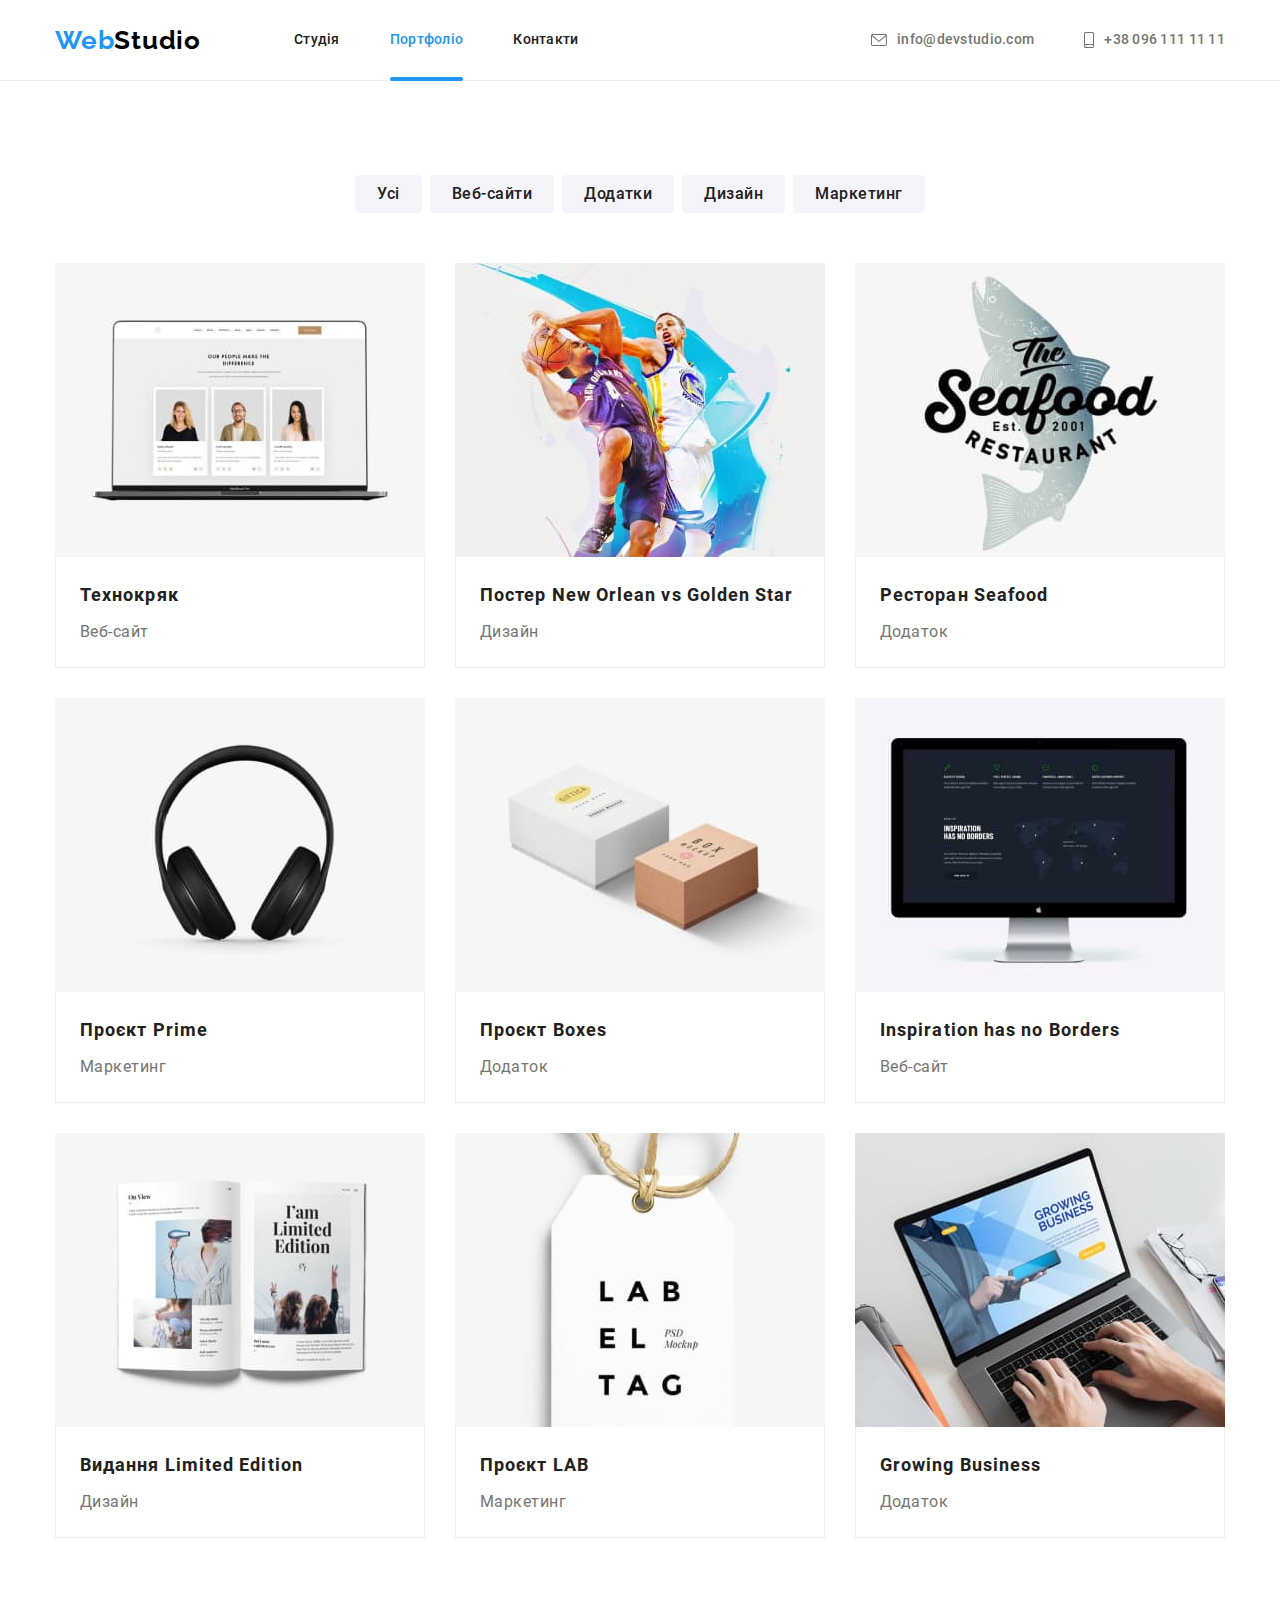
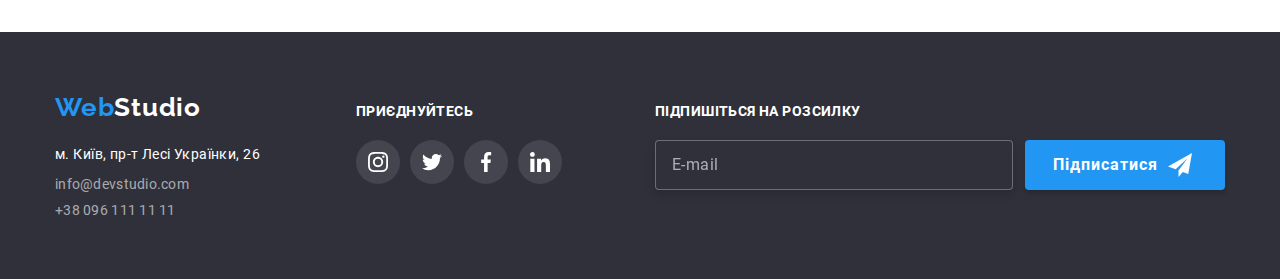
==== commit 93b08674: "Розподілив стилі по sass" ====
--- a/portfolio.html
+++ b/portfolio.html
@@ -5,17 +5,10 @@
     <meta http-equiv="X-UA-Compatible" content="IE=edge" />
     <meta name="viewport" content="width=device-width, initial-scale=1.0" />
     <title>Студія</title>
-    <link rel="preconnect" href="https://fonts.googleapis.com" />
-    <link rel="preconnect" href="https://fonts.gstatic.com" crossorigin />
-    <link
-      href="https://fonts.googleapis.com/css2?family=Raleway:wght@700&family=Roboto:wght@400;500;700;900&display=swap"
-      rel="stylesheet"
-    />
     <link
       rel="stylesheet"
       href="https://cdnjs.cloudflare.com/ajax/libs/modern-normalize/1.1.0/modern-normalize.min.css"
     />
-    <link rel="stylesheet" href="./css/styles.css" />
     <link rel="stylesheet" href="./css/main.min.css" />
   </head>
   <body class="page">
--- a/css/main.min.css
+++ b/css/main.min.css
@@ -1 +1 @@
-/*# sourceMappingURL=main.min.css.map */+:root{--primary-background-color: #2f303a;--secondary-background-color: #f5f4fa;--primary-text-color: #757575;--title-text-color: #212121;--focus-color: #2196f3;--primary-white-color: #ffffff;--primary-black-color: #000000;--translucent-black-color: rgba(255, 255, 255, 0.6);--primary-svg-color: #afb1b8;--input-border: rgba(33, 33, 33, 0.2);--shadow-button-primary: 0px 4px 4px rgba(0, 0, 0, 0.15);--button-form-color-hover: #188ce8}.page{background-color:var(--primary-white-color);color:var(--primary-text-color);font-family:"Roboto","Times New Roman",sans-serif;font-size:14px}.list{list-style:none}.link{text-decoration:none}h1,h2,h3,h4,h5,h6,p,ul{padding:0;margin:0}img{display:block;max-width:100%;height:auto}.container{max-width:1200px;padding:0 15px;margin-left:auto;margin-right:auto}.section{padding:94px 0}.visually-hidden{position:absolute;white-space:nowrap;width:1px;height:1px;overflow:hidden;border:0;padding:0;clip:rect(0 0 0 0);-webkit-clip-path:inset(50%);clip-path:inset(50%);margin:-1px}/*! modern-normalize v1.1.0 | MIT License | https://github.com/sindresorhus/modern-normalize */*,::before,::after{-webkit-box-sizing:border-box;box-sizing:border-box}html{line-height:1.15;-webkit-text-size-adjust:100%;-moz-tab-size:4;-o-tab-size:4;tab-size:4}body{margin:0;font-family:system-ui,-apple-system,"Segoe UI",Roboto,Helvetica,Arial,sans-serif,"Apple Color Emoji","Segoe UI Emoji"}hr{height:0;color:inherit}abbr[title]{-webkit-text-decoration:underline dotted;text-decoration:underline dotted}b,strong{font-weight:bolder}code,kbd,samp,pre{font-family:ui-monospace,SFMono-Regular,Consolas,"Liberation Mono",Menlo,monospace;font-size:1em}small{font-size:80%}sub,sup{font-size:75%;line-height:0;position:relative;vertical-align:baseline}sub{bottom:-0.25em}sup{top:-0.5em}table{text-indent:0;border-color:inherit}button,input,optgroup,select,textarea{font-family:inherit;font-size:100%;line-height:1.15;margin:0}button,select{text-transform:none}button,[type=button],[type=reset],[type=submit]{-webkit-appearance:button}::-moz-focus-inner{border-style:none;padding:0}:-moz-focusring{outline:1px dotted ButtonText}:-moz-ui-invalid{box-shadow:none}legend{padding:0}progress{vertical-align:baseline}::-webkit-inner-spin-button,::-webkit-outer-spin-button{height:auto}[type=search]{-webkit-appearance:textfield;outline-offset:-2px}::-webkit-search-decoration{-webkit-appearance:none}::-webkit-file-upload-button{-webkit-appearance:button;font:inherit}summary{display:list-item}@font-face{font-family:"Roboto";font-style:normal;font-weight:400;src:url("../fonts/roboto-v30-latin_cyrillic-regular.eot");src:local(""),url("../fonts/roboto-v30-latin_cyrillic-regular.eot?#iefix") format("embedded-opentype"),url("../fonts/roboto-v30-latin_cyrillic-regular.woff2") format("woff2"),url("../fonts/roboto-v30-latin_cyrillic-regular.woff") format("woff"),url("../fonts/roboto-v30-latin_cyrillic-regular.ttf") format("truetype"),url("../fonts/roboto-v30-latin_cyrillic-regular.svg#Roboto") format("svg")}@font-face{font-family:"Roboto";font-style:normal;font-weight:500;src:url("../fonts/roboto-v30-latin_cyrillic-500.eot");src:local(""),url("../fonts/roboto-v30-latin_cyrillic-500.eot?#iefix") format("embedded-opentype"),url("../fonts/roboto-v30-latin_cyrillic-500.woff2") format("woff2"),url("../fonts/roboto-v30-latin_cyrillic-500.woff") format("woff"),url("../fonts/roboto-v30-latin_cyrillic-500.ttf") format("truetype"),url("../fonts/roboto-v30-latin_cyrillic-500.svg#Roboto") format("svg")}@font-face{font-family:"Roboto";font-style:normal;font-weight:700;src:url("../fonts/roboto-v30-latin_cyrillic-700.eot");src:local(""),url("../fonts/roboto-v30-latin_cyrillic-700.eot?#iefix") format("embedded-opentype"),url("../fonts/roboto-v30-latin_cyrillic-700.woff2") format("woff2"),url("../fonts/roboto-v30-latin_cyrillic-700.woff") format("woff"),url("../fonts/roboto-v30-latin_cyrillic-700.ttf") format("truetype"),url("../fonts/roboto-v30-latin_cyrillic-700.svg#Roboto") format("svg")}@font-face{font-family:"Roboto";font-style:normal;font-weight:900;src:url("../fonts/roboto-v30-latin_cyrillic-900.eot");src:local(""),url("../fonts/roboto-v30-latin_cyrillic-900.eot?#iefix") format("embedded-opentype"),url("../fonts/roboto-v30-latin_cyrillic-900.woff2") format("woff2"),url("../fonts/roboto-v30-latin_cyrillic-900.woff") format("woff"),url("../fonts/roboto-v30-latin_cyrillic-900.ttf") format("truetype"),url("../fonts/roboto-v30-latin_cyrillic-900.svg#Roboto") format("svg")}@font-face{font-family:"Raleway";font-style:normal;font-weight:700;src:url("../fonts/raleway-v28-latin_cyrillic-700.eot");src:local(""),url("../fonts/raleway-v28-latin_cyrillic-700.eot?#iefix") format("embedded-opentype"),url("../fonts/raleway-v28-latin_cyrillic-700.woff2") format("woff2"),url("../fonts/raleway-v28-latin_cyrillic-700.woff") format("woff"),url("../fonts/raleway-v28-latin_cyrillic-700.ttf") format("truetype"),url("../fonts/raleway-v28-latin_cyrillic-700.svg#Raleway") format("svg")}.advantage{display:-webkit-box;display:-ms-flexbox;display:flex;-ms-flex-preferred-size:calc((100% - 90px)/4);flex-basis:calc((100% - 90px)/4);gap:30px}.advantage__img{display:-webkit-box;display:-ms-flexbox;display:flex;-webkit-box-align:center;-ms-flex-align:center;align-items:center;-webkit-box-pack:center;-ms-flex-pack:center;justify-content:center;width:270px;height:120px;margin-bottom:30px;background-color:var(--secondary-background-color);border-radius:4px}.advantage__title{margin-bottom:10px;color:var(--title-text-color);font-weight:700;font-size:14px;line-height:1.14;letter-spacing:.03em;text-transform:uppercase}.advantage__text{line-height:1.71;letter-spacing:.03em}.backdrop{position:fixed;top:0;left:0;width:100%;height:100%;background-color:rgba(0,0,0,.2);-webkit-transition-property:opacity,visibility;transition-property:opacity,visibility;-webkit-transition-duration:250ms;transition-duration:250ms;-webkit-transition-timing-function:cubic-bezier(0.4, 0, 0.2, 1);transition-timing-function:cubic-bezier(0.4, 0, 0.2, 1)}.is-hidden{opacity:0;visibility:hidden;pointer-events:none}.button-primary{padding:10px 32px;margin:0 auto;color:var(--primary-white-color);font-family:inherit;font-weight:700;font-size:16px;line-height:1.87;letter-spacing:.06em;background-color:var(--focus-color);cursor:pointer;border:0;border-radius:4px;-webkit-transition-property:-webkit-box-shadow;transition-property:-webkit-box-shadow;transition-property:box-shadow;transition-property:box-shadow, -webkit-box-shadow;-webkit-transition-duration:250ms;transition-duration:250ms;-webkit-transition-timing-function:cubic-bezier(0.4, 0, 0.2, 1);transition-timing-function:cubic-bezier(0.4, 0, 0.2, 1)}.button-primary:hover,.button-primary:focus{background-color:var(--focus-color);-webkit-box-shadow:var(--shadow-button-primary);box-shadow:var(--shadow-button-primary);border-radius:4px}.filter__button{padding:6px 22px;color:var(--title-text-color);font-family:inherit;font-weight:500;font-size:16px;line-height:1.62;letter-spacing:.03em;background-color:var(--secondary-background-color);cursor:pointer;border:0;border-radius:4px;-webkit-transition-property:background-color,color,-webkit-box-shadow;transition-property:background-color,color,-webkit-box-shadow;transition-property:background-color,color,box-shadow;transition-property:background-color,color,box-shadow,-webkit-box-shadow;-webkit-transition-duration:250ms;transition-duration:250ms;-webkit-transition-timing-function:cubic-bezier(0.4, 0, 0.2, 1);transition-timing-function:cubic-bezier(0.4, 0, 0.2, 1)}.filter__button:hover,.filter__button:focus{background-color:var(--focus-color);color:var(--primary-white-color);font-weight:500;font-size:16px;line-height:1.62;letter-spacing:.03em;-webkit-box-shadow:0px 3px 1px rgba(0,0,0,.1),0px 1px 2px rgba(0,0,0,.08),0px 2px 2px rgba(0,0,0,.12);box-shadow:0px 3px 1px rgba(0,0,0,.1),0px 1px 2px rgba(0,0,0,.08),0px 2px 2px rgba(0,0,0,.12);border-radius:4px}.footer-form__button{display:-webkit-box;display:-ms-flexbox;display:flex;-webkit-box-align:center;-ms-flex-align:center;align-items:center;gap:10px;padding:10px 28px;margin:0 auto;width:200px;height:50px;-webkit-box-shadow:0px 4px 4px rgba(0,0,0,.15);box-shadow:0px 4px 4px rgba(0,0,0,.15);background-color:var(--focus-color);cursor:pointer;border:0;border-radius:4px;color:var(--primary-white-color);font-family:inherit;font-weight:700;font-size:16px;line-height:2.25;letter-spacing:.06em}.button-close{position:absolute;top:8px;right:8px;width:30px;height:30px}.button-close__style{display:-webkit-box;display:-ms-flexbox;display:flex;-webkit-box-align:center;-ms-flex-align:center;align-items:center;-webkit-box-pack:center;-ms-flex-pack:center;justify-content:center;padding:0;width:100%;height:100%;background-color:var(--primary-white-color);border:1px solid rgba(0,0,0,.1);border-radius:50%;cursor:pointer;-webkit-transition-property:fill;transition-property:fill;-webkit-transition-duration:250ms;transition-duration:250ms;-webkit-transition-timing-function:cubic-bezier(0.4, 0, 0.2, 1);transition-timing-function:cubic-bezier(0.4, 0, 0.2, 1)}.button-close__style:hover,.button-close__style:focus{fill:var(--focus-color)}.contact-form__button{display:block;padding:10px 52px;margin:0 auto;color:var(--primary-white-color);font-family:inherit;font-weight:700;font-size:16px;line-height:1.87;letter-spacing:.06em;background-color:var(--focus-color);cursor:pointer;border:0;border-radius:4px;-webkit-box-shadow:var(--shadow-button-primary);box-shadow:var(--shadow-button-primary);-webkit-transition-property:background-color;transition-property:background-color;-webkit-transition-duration:250ms;transition-duration:250ms;-webkit-transition-timing-function:cubic-bezier(0.4, 0, 0.2, 1);transition-timing-function:cubic-bezier(0.4, 0, 0.2, 1)}.contact-form__button:hover,.contact-form__button:focus{background-color:var(--button-form-color-hover)}.clients__header{margin-bottom:50px;color:var(--title-text-color);font-weight:700;font-size:36px;line-height:1.16;letter-spacing:.03em;text-align:center}.clients__list{display:-webkit-box;display:-ms-flexbox;display:flex;-webkit-box-align:center;-ms-flex-align:center;align-items:center;-webkit-box-pack:center;-ms-flex-pack:center;justify-content:center;gap:30px}.clients__item{width:calc((100% - 150px)/6);height:92px}.clients__link{display:-webkit-box;display:-ms-flexbox;display:flex;-webkit-box-align:center;-ms-flex-align:center;align-items:center;-webkit-box-pack:center;-ms-flex-pack:center;justify-content:center;width:100%;height:100%;fill:var(--primary-svg-color);border:1px solid var(--primary-svg-color);border-radius:4px;-webkit-transition-property:fill,background-color,border;transition-property:fill,background-color,border;-webkit-transition-duration:250ms;transition-duration:250ms;-webkit-transition-timing-function:cubic-bezier(0.4, 0, 0.2, 1);transition-timing-function:cubic-bezier(0.4, 0, 0.2, 1)}.clients__link:hover,.clients__link:focus{fill:var(--focus-color);border:1px solid var(--focus-color);border-radius:4px}.footer{background-color:var(--primary-background-color);padding:60px 0}.footer__container{display:-webkit-box;display:-ms-flexbox;display:flex;-webkit-box-align:baseline;-ms-flex-align:baseline;align-items:baseline}.footer__contact{margin-right:70px;-webkit-box-flex:1;-ms-flex-positive:1;flex-grow:1}.footer__list-address{font-style:normal;list-style:none}.footer__address-item{margin-bottom:9px}.footer__address-item:last-child{margin-bottom:0}.footer__address-link{color:var(--primary-white-color);line-height:1.71;letter-spacing:.03em;text-decoration:none}.footer__contact-link{color:var(--translucent-black-color);line-height:1.14;letter-spacing:.02em;text-decoration:none;-webkit-transition-property:color;transition-property:color;-webkit-transition-duration:250ms;transition-duration:250ms;-webkit-transition-timing-function:cubic-bezier(0.4, 0, 0.2, 1);transition-timing-function:cubic-bezier(0.4, 0, 0.2, 1)}.footer__contact-link:hover,.footer__contact-link:focus{color:var(--focus-color)}.footer-social{margin-right:93px}.footer-social__title{margin-bottom:20px;font-weight:700;font-size:14px;line-height:1.14;letter-spacing:.03em;text-transform:uppercase;color:var(--primary-white-color)}.footer-social__list{display:-webkit-box;display:-ms-flexbox;display:flex;-webkit-box-align:center;-ms-flex-align:center;align-items:center;gap:10px}.footer-social__item{width:44px;height:44px}.footer-social__link{display:-webkit-box;display:-ms-flexbox;display:flex;-webkit-box-align:center;-ms-flex-align:center;align-items:center;-webkit-box-pack:center;-ms-flex-pack:center;justify-content:center;width:100%;height:100%;fill:var(--primary-white-color);background:rgba(255,255,255,.1);border-radius:50%;-webkit-transition-property:background-color;transition-property:background-color;-webkit-transition-duration:250ms;transition-duration:250ms;-webkit-transition-timing-function:cubic-bezier(0.4, 0, 0.2, 1);transition-timing-function:cubic-bezier(0.4, 0, 0.2, 1)}.footer-social__link:hover,.footer-social__link:focus{fill:var(--primary-white-color);background-color:var(--focus-color)}.footer-form__title{font-weight:700;font-size:14px;line-height:1.14;letter-spacing:.03em;text-transform:uppercase;color:var(--primary-white-color);margin-bottom:20px}.footer-form__mail{display:-webkit-box;display:-ms-flexbox;display:flex;-webkit-box-align:center;-ms-flex-align:center;align-items:center;-webkit-box-pack:end;-ms-flex-pack:end;justify-content:flex-end;gap:12px}.footer-form__input{width:358px;height:50px;padding:15px 16px;border:1px solid rgba(255,255,255,.3);-webkit-filter:drop-shadow(0px 4px 4px rgba(0, 0, 0, 0.15));filter:drop-shadow(0px 4px 4px rgba(0, 0, 0, 0.15));border-radius:4px;background-color:var(--primary-background-color);color:var(--primary-white-color)}.footer-form__input::-webkit-input-placeholder{font-weight:400;font-size:16px;line-height:1.25;letter-spacing:.03em;color:var(--translucent-black-color)}.footer-form__input::-moz-placeholder{font-weight:400;font-size:16px;line-height:1.25;letter-spacing:.03em;color:var(--translucent-black-color)}.footer-form__input:-ms-input-placeholder{font-weight:400;font-size:16px;line-height:1.25;letter-spacing:.03em;color:var(--translucent-black-color)}.footer-form__input::-ms-input-placeholder{font-weight:400;font-size:16px;line-height:1.25;letter-spacing:.03em;color:var(--translucent-black-color)}.footer-form__input::placeholder{font-weight:400;font-size:16px;line-height:1.25;letter-spacing:.03em;color:var(--translucent-black-color)}.footer-form__icon{fill:var(--primary-white-color)}.header{border-bottom:1px solid #ececec}.page-header{display:-webkit-box;display:-ms-flexbox;display:flex;-webkit-box-pack:justify;-ms-flex-pack:justify;justify-content:space-between;-webkit-box-align:center;-ms-flex-align:center;align-items:center}.page-header__nav{display:-webkit-box;display:-ms-flexbox;display:flex;-webkit-box-align:center;-ms-flex-align:center;align-items:center;gap:93px}.page-header__list{display:-webkit-box;display:-ms-flexbox;display:flex;gap:50px}.page-header__link{position:relative;display:block;padding:32px 0;color:var(--title-text-color);font-weight:500;line-height:1.14;letter-spacing:.02em;text-decoration:none;-webkit-transition-property:color;transition-property:color;-webkit-transition-duration:250ms;transition-duration:250ms;-webkit-transition-timing-function:cubic-bezier(0.4, 0, 0.2, 1);transition-timing-function:cubic-bezier(0.4, 0, 0.2, 1)}.page-header__link:hover,.page-header__link:focus{color:var(--focus-color)}.page-header__link--current{color:var(--focus-color)}.page-header__link--current::after{position:absolute;width:100%;height:4px;left:0;bottom:-1px;background-color:currentColor;border-radius:2px;content:""}.contact{display:-webkit-box;display:-ms-flexbox;display:flex;-webkit-box-align:center;-ms-flex-align:center;align-items:center;gap:50px}.contact__link{display:-webkit-box;display:-ms-flexbox;display:flex;gap:10px;padding:32px 0;-webkit-box-align:center;-ms-flex-align:center;align-items:center;color:var(--primary-text-color);font-weight:500;line-height:1.14;letter-spacing:.02em;text-decoration:none;-webkit-transition-property:color;transition-property:color;-webkit-transition-duration:250ms;transition-duration:250ms;-webkit-transition-timing-function:cubic-bezier(0.4, 0, 0.2, 1);transition-timing-function:cubic-bezier(0.4, 0, 0.2, 1)}.contact__icon{fill:currentColor}.contact__link:hover,.contact__link:focus{color:var(--focus-color)}.hero{background-color:var(--primary-background-color);margin-left:auto;margin-right:auto;padding:200px 0;max-width:1600px;text-align:center;background-image:-webkit-gradient(linear, left top, left bottom, from(rgba(47, 48, 58, 0.4)), to(rgba(47, 48, 58, 0.4))),url(../images/img-hero.jpg);background-image:linear-gradient(rgba(47, 48, 58, 0.4), rgba(47, 48, 58, 0.4)),url(../images/img-hero.jpg);background-repeat:no-repeat;background-position:center}.hero__title{max-width:696px;margin-left:auto;margin-right:auto;margin-bottom:30px;color:var(--primary-white-color);font-weight:900;font-size:44px;line-height:1.36;letter-spacing:.06em;text-transform:uppercase}.logo{color:var(--focus-color);font-family:"Raleway";font-weight:700;font-size:26px;line-height:1.19;letter-spacing:.03em}.logo__text{color:var(--primary-black-color)}.footer-logo{display:block;margin-bottom:20px}.footer-logo__text{color:var(--primary-white-color)}.modal{position:absolute;top:50%;left:50%;-webkit-transform:translate(-50%, -50%);transform:translate(-50%, -50%);width:528px;height:581px;background-color:var(--primary-white-color);-webkit-box-shadow:0px 1px 3px rgba(0,0,0,.12),0px 1px 1px rgba(0,0,0,.14),0px 2px 1px rgba(0,0,0,.2);box-shadow:0px 1px 3px rgba(0,0,0,.12),0px 1px 1px rgba(0,0,0,.14),0px 2px 1px rgba(0,0,0,.2);border-radius:4px;padding:40px}.modal__title{color:var(--title-text-color);font-weight:700;font-size:20px;line-height:1.15;letter-spacing:.03em;text-align:center;margin-bottom:12px}.contact-form__label{display:block;font-weight:400;font-size:12px;line-height:1.16;letter-spacing:.01em;color:var(--primary-text-color);margin-bottom:4px}.contact-form__control{position:relative;margin-bottom:10px}.contact-form__input{width:100%;height:40px;border:1px solid var(--input-border);border-radius:4px;padding-left:42px;outline:none;fill:var(--title-text-color);-webkit-transition-property:border;transition-property:border;-webkit-transition-duration:250ms;transition-duration:250ms;-webkit-transition-timing-function:cubic-bezier(0.4, 0, 0.2, 1);transition-timing-function:cubic-bezier(0.4, 0, 0.2, 1)}.contact-form__input:focus{border-color:var(--focus-color)}.contact-form__icon{position:absolute;top:50%;left:12px;-webkit-transform:translateY(-50%);transform:translateY(-50%);fill:var(--title-text-color);-webkit-transition-property:fill;transition-property:fill;-webkit-transition-duration:250ms;transition-duration:250ms;-webkit-transition-timing-function:cubic-bezier(0.4, 0, 0.2, 1);transition-timing-function:cubic-bezier(0.4, 0, 0.2, 1)}.contact-form__control:focus-within .contact-form__icon{fill:var(--focus-color)}.contact-form__textarea{display:block;width:100%;height:120px;padding:12px 16px;border:1px solid var(--input-border);border-radius:4px;margin-bottom:20px;outline:none;font-size:12px;resize:none;-webkit-transition-property:border;transition-property:border;-webkit-transition-duration:250ms;transition-duration:250ms;-webkit-transition-timing-function:cubic-bezier(0.4, 0, 0.2, 1);transition-timing-function:cubic-bezier(0.4, 0, 0.2, 1)}.contact-form__textarea::-webkit-input-placeholder{font-weight:400;font-size:12px;line-height:1.16;letter-spacing:.01em;color:rgba(117,117,117,.5)}.contact-form__textarea::-moz-placeholder{font-weight:400;font-size:12px;line-height:1.16;letter-spacing:.01em;color:rgba(117,117,117,.5)}.contact-form__textarea:-ms-input-placeholder{font-weight:400;font-size:12px;line-height:1.16;letter-spacing:.01em;color:rgba(117,117,117,.5)}.contact-form__textarea::-ms-input-placeholder{font-weight:400;font-size:12px;line-height:1.16;letter-spacing:.01em;color:rgba(117,117,117,.5)}.contact-form__textarea::placeholder{font-weight:400;font-size:12px;line-height:1.16;letter-spacing:.01em;color:rgba(117,117,117,.5)}.contact-form__textarea:focus{border-color:var(--focus-color)}.checkbox{display:-webkit-box;display:-ms-flexbox;display:flex;-webkit-box-pack:center;-ms-flex-pack:center;justify-content:center;-webkit-box-align:center;-ms-flex-align:center;align-items:center;gap:7px;margin-bottom:30px;font-weight:400;font-size:14px;line-height:1.71;letter-spacing:.03em;color:var(--primary-text-color);fill:var(--primary-white-color)}.checkbox__label-link{color:var(--focus-color);text-decoration:underline}.checkbox__icon{border:2px solid var(--title-text-color);border-radius:2px;-webkit-transition-property:border,background-color;transition-property:border,background-color;-webkit-transition-duration:250ms;transition-duration:250ms;-webkit-transition-timing-function:cubic-bezier(0.4, 0, 0.2, 1);transition-timing-function:cubic-bezier(0.4, 0, 0.2, 1)}.checkbox__input:checked~.checkbox__icon{background-color:var(--focus-color);border:none}.filter{display:-webkit-box;display:-ms-flexbox;display:flex;-webkit-box-pack:center;-ms-flex-pack:center;justify-content:center;gap:8px;margin-bottom:50px}.portfolio{display:-webkit-box;display:-ms-flexbox;display:flex;-ms-flex-wrap:wrap;flex-wrap:wrap}.portfolio__item{margin-right:30px;margin-bottom:30px}.portfolio__item:nth-child(3n){margin-right:0}.portfolio__item:nth-last-child(-n+3){margin-bottom:0}.portfolio__link{position:relative;-webkit-transition-property:-webkit-box-shadow;transition-property:-webkit-box-shadow;transition-property:box-shadow;transition-property:box-shadow, -webkit-box-shadow;-webkit-transition-duration:250ms;transition-duration:250ms;-webkit-transition-timing-function:cubic-bezier(0.4, 0, 0.2, 1);transition-timing-function:cubic-bezier(0.4, 0, 0.2, 1)}.portfolio__link:hover,.portfolio__link:focus{display:block;-webkit-box-shadow:0px 1px 1px rgba(0,0,0,.12),0px 4px 4px rgba(0,0,0,.06),1px 4px 6px rgba(0,0,0,.16);box-shadow:0px 1px 1px rgba(0,0,0,.12),0px 4px 4px rgba(0,0,0,.06),1px 4px 6px rgba(0,0,0,.16)}.card{position:relative;overflow:hidden}.card__overlay{position:absolute;top:0;left:0;width:100%;height:100%;opacity:0;-webkit-transform:translateY(100%);transform:translateY(100%);background-color:rgba(33,150,243,.9);-webkit-transition-property:opacity,-webkit-transform;transition-property:opacity,-webkit-transform;transition-property:transform,opacity;transition-property:transform,opacity,-webkit-transform;-webkit-transition-duration:250ms;transition-duration:250ms;-webkit-transition-timing-function:cubic-bezier(0.4, 0, 0.2, 1);transition-timing-function:cubic-bezier(0.4, 0, 0.2, 1)}.portfolio__link:hover .card__overlay,.portfolio__link:focus .card__overlay{-webkit-transform:translateY(0);transform:translateY(0);opacity:1}.card__description{padding:63px 24px;font-size:18px;line-height:1.56;letter-spacing:.03em;color:var(--primary-white-color)}.card__content{padding:20px 24px;border:1px solid #eee;border-top:none}.card__title{margin-bottom:4px;color:var(--title-text-color);font-weight:700;font-size:18px;line-height:2;letter-spacing:.06em}.card__text{color:var(--primary-text-color);font-size:16px;line-height:1.88;letter-spacing:.03em}.team{background-color:var(--secondary-background-color)}.team__header{margin-bottom:50px;color:var(--title-text-color);font-weight:700;font-size:36px;line-height:1.16;letter-spacing:.03em;text-align:center}.team__list{display:-webkit-box;display:-ms-flexbox;display:flex;-ms-flex-preferred-size:calc((100% - 90px)/4);flex-basis:calc((100% - 90px)/4);gap:30px}.team__element{background-color:var(--primary-white-color);-webkit-box-shadow:0px 1px 3px rgba(0,0,0,.12),0px 1px 1px rgba(0,0,0,.14),0px 2px 1px rgba(0,0,0,.2);box-shadow:0px 1px 3px rgba(0,0,0,.12),0px 1px 1px rgba(0,0,0,.14),0px 2px 1px rgba(0,0,0,.2);border-radius:0px 0px 4px 4px}.team__content{padding:30px 0;text-align:center}.team__name{margin-bottom:10px;color:var(--title-text-color);font-weight:500;font-size:16px;line-height:1.18;letter-spacing:.03em}.team__text{font-size:16px;line-height:1.18;letter-spacing:.03em}.team__social-list{display:-webkit-box;display:-ms-flexbox;display:flex;-webkit-box-align:center;-ms-flex-align:center;align-items:center;-webkit-box-pack:center;-ms-flex-pack:center;justify-content:center;gap:10px;margin-top:16px}.team__social-item{width:44px;height:44px}.team__social-link{display:-webkit-box;display:-ms-flexbox;display:flex;-webkit-box-align:center;-ms-flex-align:center;align-items:center;-webkit-box-pack:center;-ms-flex-pack:center;justify-content:center;width:100%;height:100%;fill:var(--primary-svg-color);border-radius:50%;-webkit-transition-property:fill,background-color;transition-property:fill,background-color;-webkit-transition-duration:250ms;transition-duration:250ms;-webkit-transition-timing-function:cubic-bezier(0.4, 0, 0.2, 1);transition-timing-function:cubic-bezier(0.4, 0, 0.2, 1)}.team__social-link:hover,.team__social-link:focus{fill:var(--primary-white-color);background-color:var(--focus-color)}.work{padding-top:0}.work__header{margin-bottom:50px;color:var(--title-text-color);font-weight:700;font-size:36px;line-height:1.16;letter-spacing:.03em;text-align:center}.work__list{display:-webkit-box;display:-ms-flexbox;display:flex;-ms-flex-preferred-size:calc((100% - 60px)/3);flex-basis:calc((100% - 60px)/3);gap:30px}.work__item{position:relative}.work__title{position:absolute;width:100%;height:70px;left:0;bottom:0;display:-webkit-box;display:-ms-flexbox;display:flex;-webkit-box-align:center;-ms-flex-align:center;align-items:center;-webkit-box-pack:center;-ms-flex-pack:center;justify-content:center;color:var(--primary-white-color);font-weight:700;font-size:14px;line-height:1.14;letter-spacing:.03em;text-transform:uppercase;background-color:rgba(47,48,58,.8)}/*# sourceMappingURL=main.min.css.map */